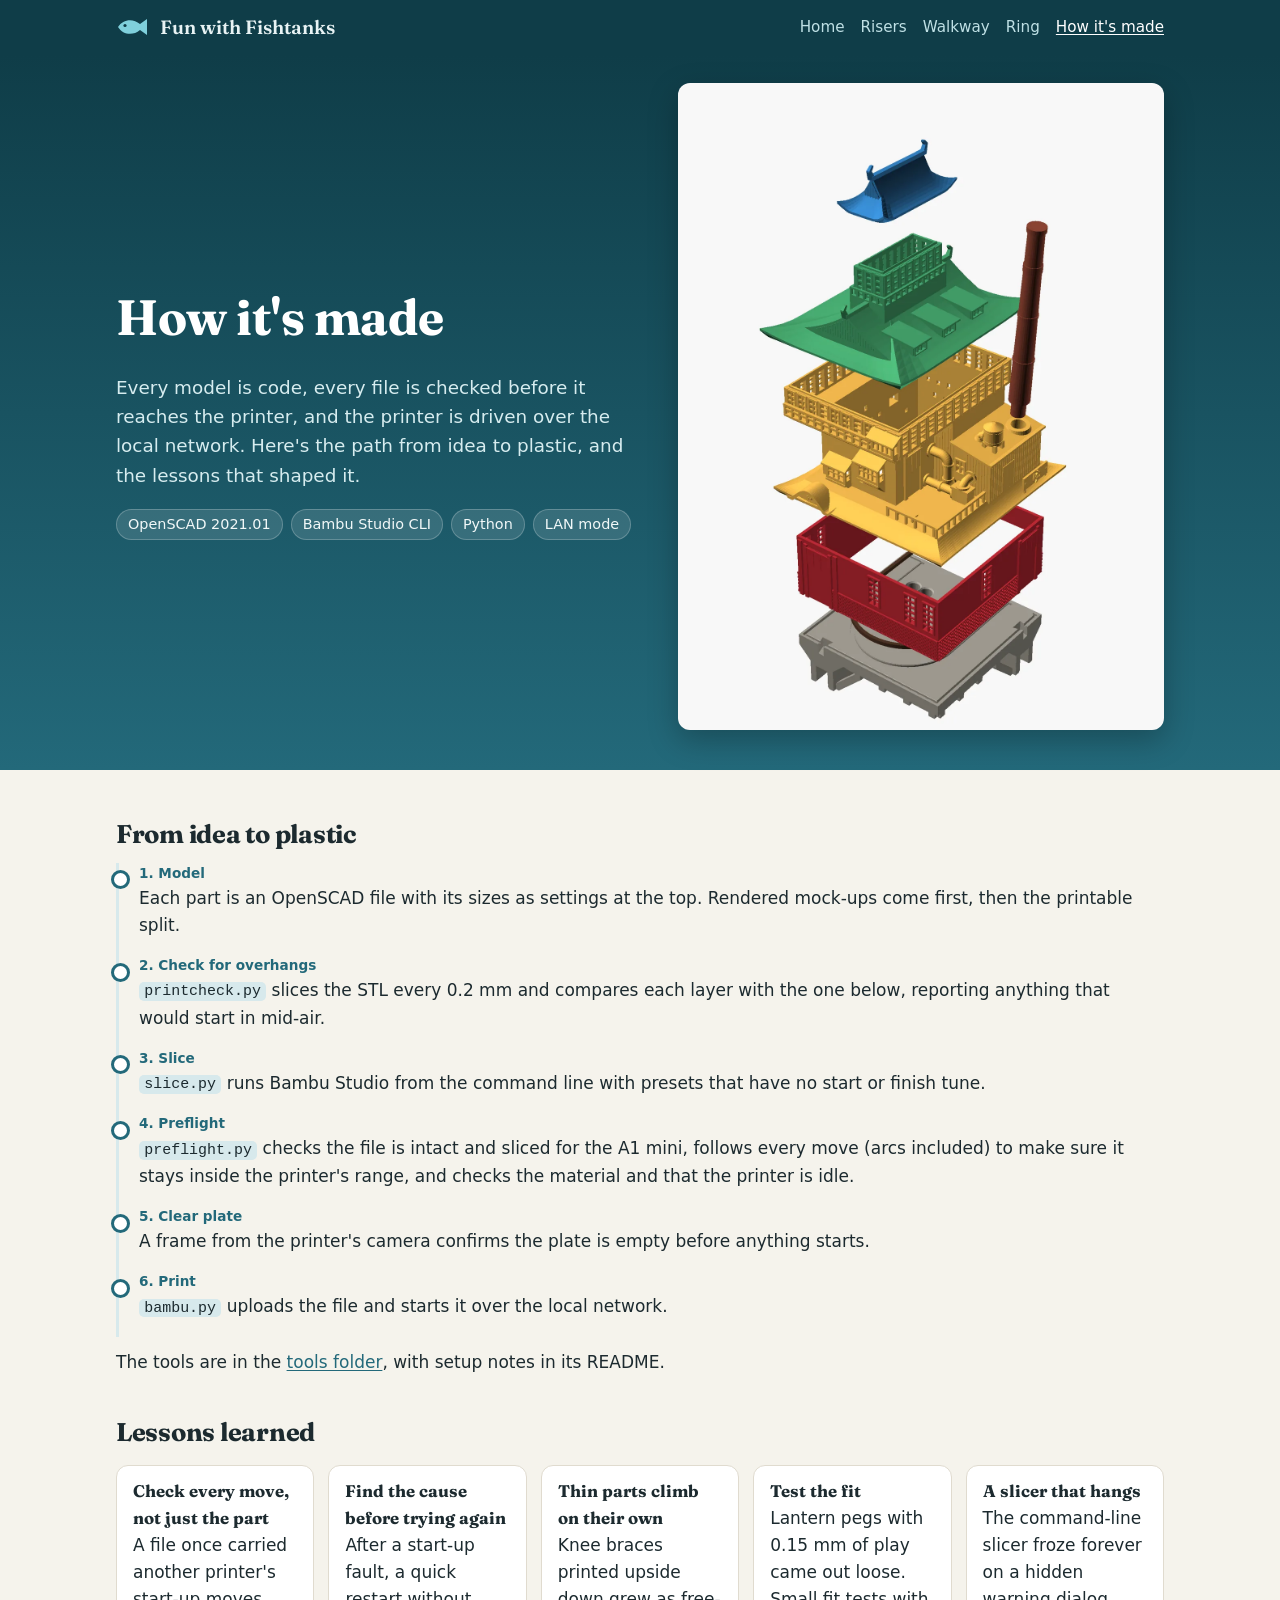
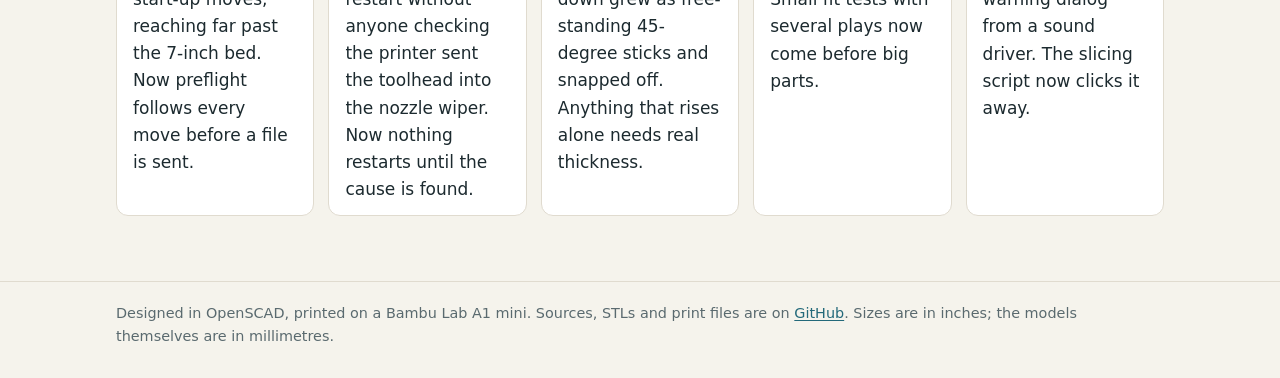
==== docs/how-its-made.html @ 07778e9a "Fun with Fishtanks: risers, walkway and ring projects, tools, and the GitHub Pages site" ====
<!doctype html>
<html lang="en">
<head>
<meta charset="utf-8">
<meta name="viewport" content="width=device-width, initial-scale=1">
<title>How it&#x27;s made · Fun with Fishtanks</title>
<meta name="description" content="The toolchain behind the prints: OpenSCAD, layer-by-layer support checks, command-line slicing and move checks.">
<link rel="preconnect" href="https://fonts.googleapis.com">
<link rel="preconnect" href="https://fonts.gstatic.com" crossorigin>
<link href="https://fonts.googleapis.com/css2?family=Fraunces:opsz,wght@9..144,600&display=swap" rel="stylesheet">
<link rel="stylesheet" href="assets/site.css">
</head>
<body>
<header class="site-head"><div class="wrap">
<a class="brand" href="index.html"><svg viewBox="0 0 34 22" aria-hidden="true"><path d="M2 11c5-8 15-9 22-3l7-5v16l-7-5c-7 6-17 5-22-3z" fill="#7fd0dc"/><circle cx="9" cy="9.5" r="1.6" fill="#0f3d48"/></svg>Fun with Fishtanks</a>
<nav class="nav" aria-label="Site"><a href="index.html">Home</a><a href="projects/risers.html">Risers</a><a href="projects/walkway.html">Walkway</a><a href="projects/ring.html">Ring</a><a href="how-its-made.html" aria-current="page">How it's made</a></nav>
</div></header>
<section class="hero"><div class="wrap hero-grid">
<div><h1>How it's made</h1><p class="lede">Every model is code, every file is checked before it reaches the printer, and the printer is driven over the local network. Here's the path from idea to plastic, and the lessons that shaped it.</p><ul class="facts"><li>OpenSCAD 2021.01</li><li>Bambu Studio CLI</li><li>Python</li><li>LAN mode</li></ul></div>
<img src="img/walkway/bath-parts.webp" alt="Exploded view of the bathhouse parts" width="1600" height="1000">
</div></section>
<main><div class="wrap">

<h2>From idea to plastic</h2>
<ul class="timeline">
<li><time>1. Model</time>Each part is an OpenSCAD file with its sizes as settings at the top. Rendered mock-ups come first, then the printable split.</li>
<li><time>2. Check for overhangs</time><code>printcheck.py</code> slices the STL every 0.2 mm and compares each layer with the one below, reporting anything that would start in mid-air.</li>
<li><time>3. Slice</time><code>slice.py</code> runs Bambu Studio from the command line with presets that have no start or finish tune.</li>
<li><time>4. Preflight</time><code>preflight.py</code> checks the file is intact and sliced for the A1 mini, follows every move (arcs included) to make sure it stays inside the printer's range, and checks the material and that the printer is idle.</li>
<li><time>5. Clear plate</time>A frame from the printer's camera confirms the plate is empty before anything starts.</li>
<li><time>6. Print</time><code>bambu.py</code> uploads the file and starts it over the local network.</li>
</ul>
<p>The tools are in the <a href="https://github.com/BenjaminWhiting/fun-with-fishtanks/tree/main/tools">tools folder</a>, with setup notes in its README.</p>

<h2>Lessons learned</h2>
<ul class="rules">
<li><strong>Check every move, not just the part</strong>A file once carried another printer's start-up moves, reaching far past the 7-inch bed. Now preflight follows every move before a file is sent.</li>
<li><strong>Find the cause before trying again</strong>After a start-up fault, a quick restart without anyone checking the printer sent the toolhead into the nozzle wiper. Now nothing restarts until the cause is found.</li>
<li><strong>Thin parts climb on their own</strong>Knee braces printed upside down grew as free-standing 45-degree sticks and snapped off. Anything that rises alone needs real thickness.</li>
<li><strong>Test the fit</strong>Lantern pegs with 0.15 mm of play came out loose. Small fit tests with several plays now come before big parts.</li>
<li><strong>A slicer that hangs</strong>The command-line slicer froze forever on a hidden warning dialog from a sound driver. The slicing script now clicks it away.</li>
</ul>

</div></main>
<footer class="site-foot"><div class="wrap">
Designed in OpenSCAD, printed on a Bambu Lab A1 mini. Sources, STLs and print files are on
<a href="https://github.com/BenjaminWhiting/fun-with-fishtanks">GitHub</a>. Sizes are in inches; the models themselves are in millimetres.
</div></footer>
</body>
</html>
---- docs/assets/site.css ----
:root {
  --bg: #f5f3ec;
  --card: #ffffff;
  --ink: #1c2a2f;
  --muted: #5a6a6f;
  --line: #e0dbcf;
  --water: #23697a;
  --water-deep: #0f3d48;
  --water-soft: #d7e9ec;
  --wood: #8a5a34;
  --accent: #c4513a;
  --shadow: 0 1px 2px rgba(15, 40, 48, .06), 0 6px 18px rgba(15, 40, 48, .07);
  --radius: 12px;
  --wrap: 1080px;
  color-scheme: light;
}
@media (prefers-color-scheme: dark) {
  :root:not([data-theme="light"]) {
    --bg: #0e191d;
    --card: #15242a;
    --ink: #e6ecea;
    --muted: #9db0b3;
    --line: #233840;
    --water: #63b5c6;
    --water-deep: #0a2a32;
    --water-soft: #173640;
    --wood: #c38d5e;
    --accent: #e57b62;
    --shadow: 0 1px 2px rgba(0, 0, 0, .3), 0 6px 18px rgba(0, 0, 0, .25);
    color-scheme: dark;
  }
}
:root[data-theme="dark"] {
  --bg: #0e191d; --card: #15242a; --ink: #e6ecea; --muted: #9db0b3; --line: #233840;
  --water: #63b5c6; --water-deep: #0a2a32; --water-soft: #173640; --wood: #c38d5e; --accent: #e57b62;
  --shadow: 0 1px 2px rgba(0, 0, 0, .3), 0 6px 18px rgba(0, 0, 0, .25);
  color-scheme: dark;
}

* { box-sizing: border-box; }
html { -webkit-text-size-adjust: 100%; }
body {
  margin: 0;
  background: var(--bg);
  color: var(--ink);
  font: 17px/1.6 system-ui, -apple-system, "Segoe UI", Roboto, sans-serif;
}
img { max-width: 100%; height: auto; display: block; }
a { color: var(--water); text-underline-offset: 2px; }
a:hover { color: var(--accent); }
h1, h2, h3 { font-family: "Fraunces", Georgia, serif; line-height: 1.2; margin: 1.6em 0 .5em; letter-spacing: -.01em; }
h1 { font-size: clamp(2rem, 5vw, 3.1rem); margin-top: .3em; }
h2 { font-size: 1.6rem; }
h3 { font-size: 1.2rem; }
p { margin: .6em 0 1em; }
code { font-family: ui-monospace, Consolas, monospace; font-size: .88em; background: var(--water-soft); padding: .1em .35em; border-radius: 5px; }

.wrap { max-width: var(--wrap); margin: 0 auto; padding: 0 16px; }

/* header */
.site-head { background: var(--water-deep); color: #e8f3f4; }
.site-head .wrap { display: flex; align-items: center; justify-content: space-between; gap: 12px; flex-wrap: wrap; padding-top: 12px; padding-bottom: 12px; }
.brand { display: flex; align-items: center; gap: 10px; color: inherit; text-decoration: none; font-family: "Fraunces", Georgia, serif; font-weight: 600; font-size: 1.2rem; }
.brand svg { width: 34px; height: 22px; flex: none; }
.brand:hover { color: #fff; }
.nav { display: flex; gap: 4px 16px; flex-wrap: wrap; font-size: .95rem; }
.nav a { color: #bfe0e5; text-decoration: none; }
.nav a:hover, .nav a[aria-current="page"] { color: #fff; text-decoration: underline; }

/* hero */
.hero { background: linear-gradient(180deg, var(--water-deep) 0%, var(--water) 100%); color: #f1f8f8; padding: 28px 0 40px; }
.hero h1 { color: #fff; }
.hero p.lede { font-size: 1.15rem; max-width: 46em; color: #d6ecef; }
.hero-grid { display: grid; grid-template-columns: minmax(0, 1.1fr) minmax(0, 1fr); gap: 28px; align-items: center; }
.hero-grid img { border-radius: var(--radius); box-shadow: 0 10px 30px rgba(0, 0, 0, .25); background: #f7f7f5; }
@media (max-width: 760px) { .hero-grid { grid-template-columns: minmax(0, 1fr); } }

.facts { display: flex; flex-wrap: wrap; gap: 8px; margin: 14px 0 0; padding: 0; list-style: none; }
.facts li { background: rgba(255, 255, 255, .12); border: 1px solid rgba(255, 255, 255, .22); padding: 3px 11px; border-radius: 999px; font-size: .9rem; }

main { padding: 8px 0 48px; }

/* project cards */
.cards { display: grid; grid-template-columns: repeat(auto-fill, minmax(250px, 1fr)); gap: 18px; margin: 18px 0; }
.card { background: var(--card); border: 1px solid var(--line); border-radius: var(--radius); overflow: hidden; box-shadow: var(--shadow); display: flex; flex-direction: column; color: inherit; text-decoration: none; transition: transform .15s ease; }
.card:hover { transform: translateY(-2px); color: inherit; }
.card img { aspect-ratio: 16 / 10; object-fit: cover; width: 100%; background: #f7f7f5; }
.card .body { padding: 12px 16px 16px; }
.card h3 { margin: .2em 0 .3em; }
.card p { margin: 0; color: var(--muted); font-size: .95rem; }

.badge { display: inline-block; font-size: .78rem; font-weight: 600; padding: 2px 9px; border-radius: 999px; background: var(--water-soft); color: var(--water); }
.badge.done { background: #dcefdc; color: #2c6b2f; }
.badge.next { background: #f8e3dc; color: #a2412c; }
@media (prefers-color-scheme: dark) {
  :root:not([data-theme="light"]) .badge.done { background: #1d3b22; color: #9bd6a0; }
  :root:not([data-theme="light"]) .badge.next { background: #432219; color: #f0a48f; }
}

/* figures and story */
figure { margin: 22px 0; }
figure img { border-radius: var(--radius); border: 1px solid var(--line); background: #f7f7f5; max-height: 600px; width: auto; margin: 0 auto; }
figcaption { color: var(--muted); font-size: .92rem; margin-top: 6px; }
.pair { display: grid; grid-template-columns: minmax(0, 1fr) minmax(0, 1fr); gap: 16px; }
@media (max-width: 680px) { .pair { grid-template-columns: minmax(0, 1fr); } }

.timeline { list-style: none; padding: 0; margin: 12px 0; border-left: 3px solid var(--water-soft); }
.timeline li { position: relative; padding: 0 0 16px 20px; }
.timeline li::before { content: ""; position: absolute; left: -8px; top: .45em; width: 13px; height: 13px; border-radius: 50%; background: var(--card); border: 3px solid var(--water); }
.timeline time { display: block; font-size: .85rem; font-weight: 600; color: var(--water); }

.note { background: var(--card); border: 1px solid var(--line); border-left: 4px solid var(--accent); border-radius: 8px; padding: 12px 16px; margin: 20px 0; }
.photos-soon { background: var(--water-soft); border-radius: var(--radius); padding: 16px 18px; color: var(--ink); }

/* files table */
.table-wrap { overflow-x: auto; }
table { border-collapse: collapse; width: 100%; font-size: .94rem; background: var(--card); border-radius: 8px; overflow: hidden; }
th, td { text-align: left; padding: 8px 12px; border-bottom: 1px solid var(--line); vertical-align: top; }
th { background: var(--water-soft); font-weight: 600; }
td.num { white-space: nowrap; }
td:first-child { overflow-wrap: anywhere; min-width: 9em; }

.rules { display: grid; grid-template-columns: repeat(auto-fill, minmax(190px, 1fr)); gap: 14px; padding: 0; list-style: none; }
.rules li { background: var(--card); border: 1px solid var(--line); border-radius: var(--radius); padding: 12px 16px; }
.rules strong { display: block; font-family: "Fraunces", Georgia, serif; font-size: 1.05rem; }

.site-foot { border-top: 1px solid var(--line); color: var(--muted); font-size: .9rem; padding: 20px 0 32px; }

.toc { font-size: .95rem; color: var(--muted); margin: 18px 0 0; }
h2[id] { scroll-margin-top: 16px; }
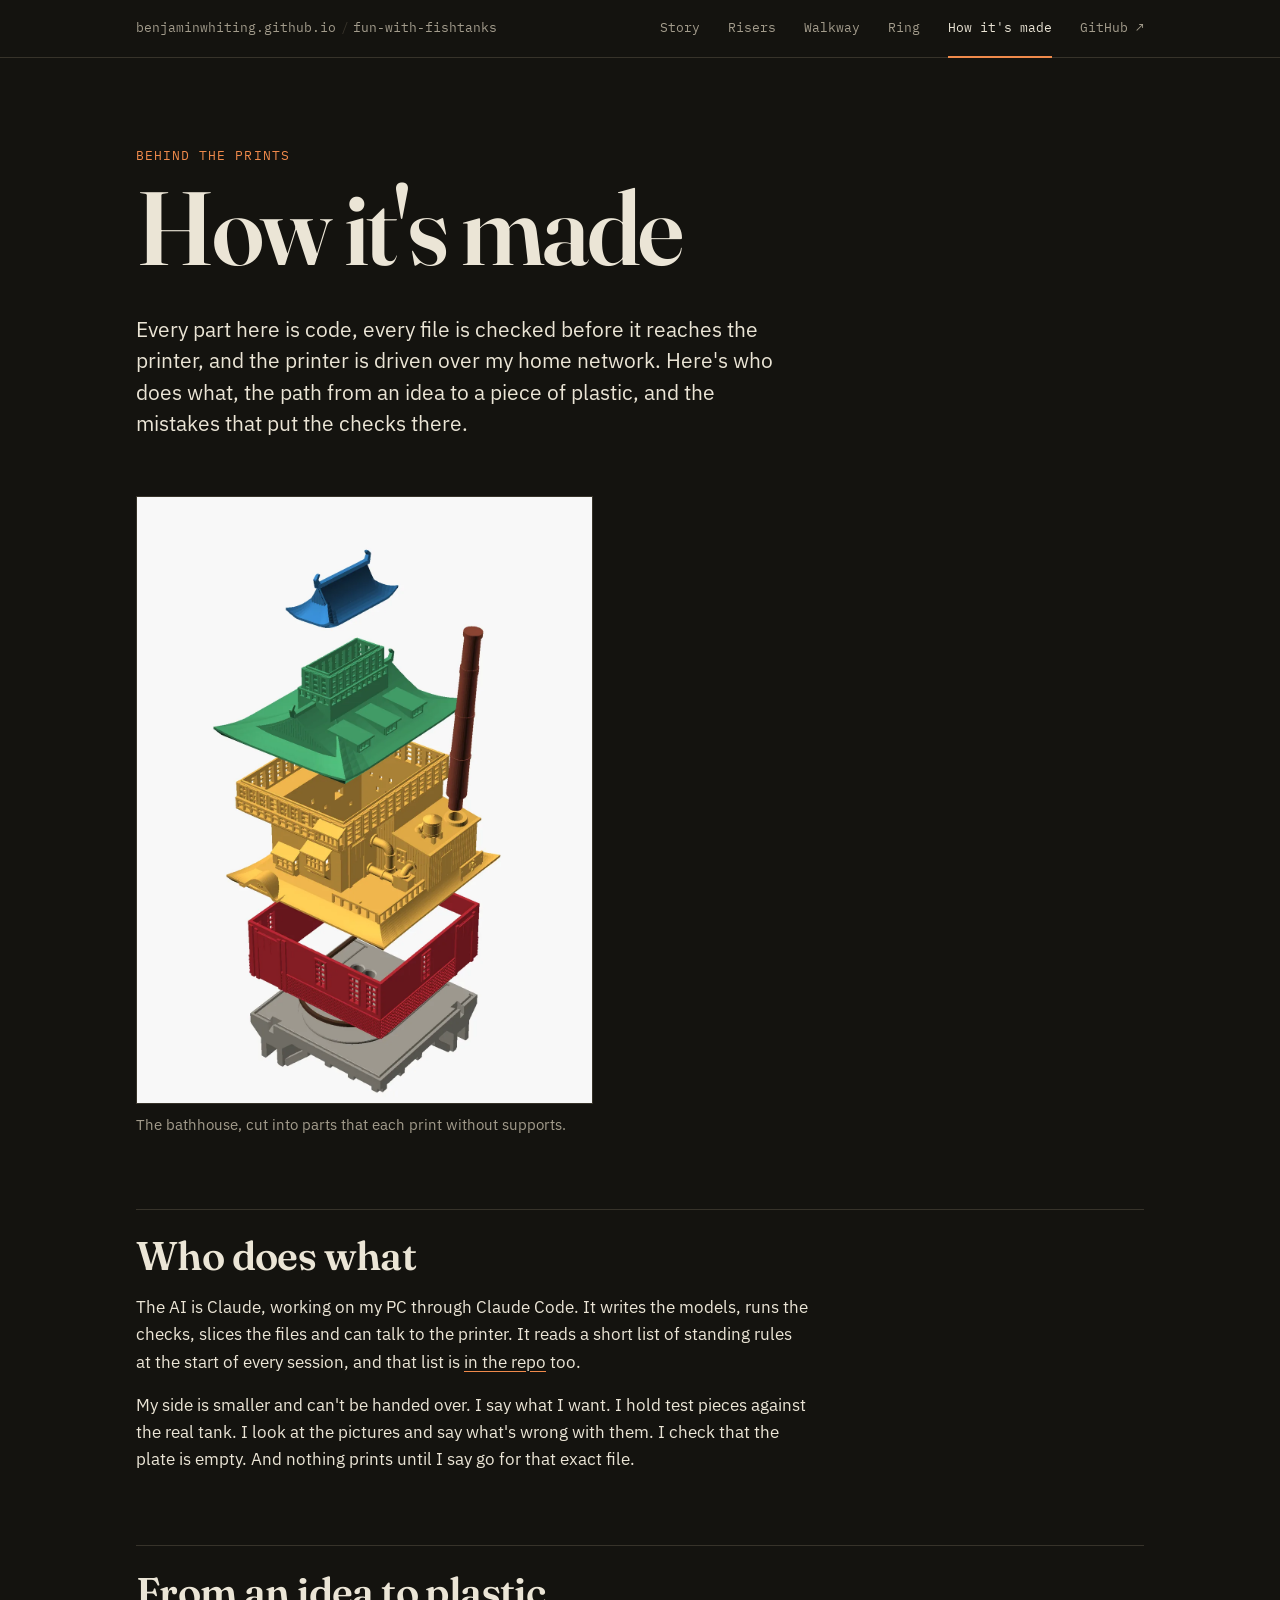
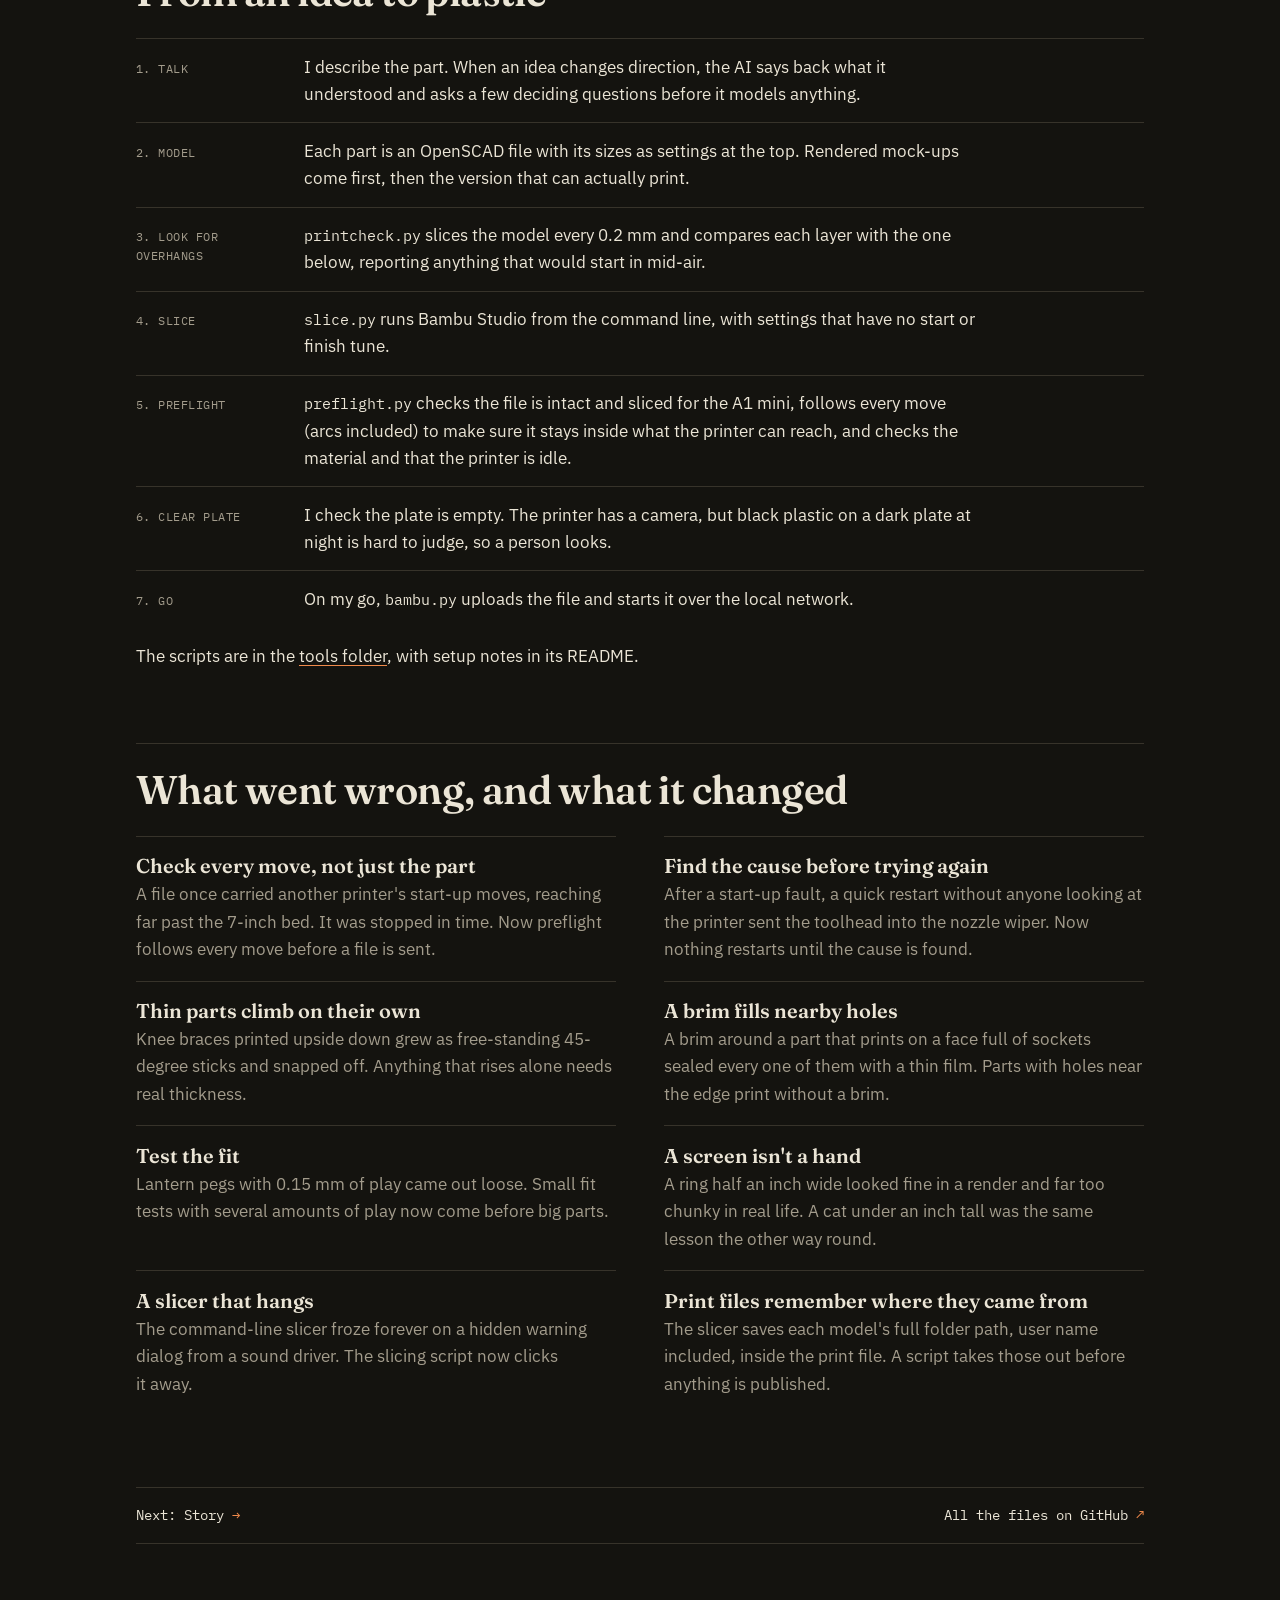
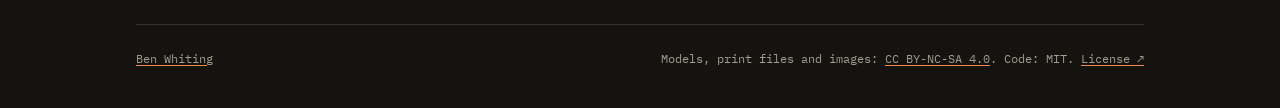
==== commit c31af1b8: "Tell the story: site rewrite, thin ring and chain, licences Site: rewritten as a first-person story " ====
--- a/docs/how-its-made.html
+++ b/docs/how-its-made.html
@@ -4,47 +4,41 @@
 <meta charset="utf-8">
 <meta name="viewport" content="width=device-width, initial-scale=1">
 <title>How it&#x27;s made · Fun with Fishtanks</title>
-<meta name="description" content="The toolchain behind the prints: OpenSCAD, layer-by-layer support checks, command-line slicing and move checks.">
+<meta name="description" content="How a 3D printer and an AI work together on one fish tank: who does what, the checks every file goes through, and the mistakes that shaped them.">
+<meta property="og:title" content="How it&#x27;s made · Fun with Fishtanks">
+<meta property="og:description" content="How a 3D printer and an AI work together on one fish tank: who does what, the checks every file goes through, and the mistakes that shaped them.">
+<meta property="og:type" content="website">
+<meta property="og:url" content="https://benjaminwhiting.github.io/fun-with-fishtanks/how-its-made.html">
+<meta property="og:image" content="https://benjaminwhiting.github.io/fun-with-fishtanks/img/walkway/bath-parts.webp">
+<meta name="color-scheme" content="dark">
+<meta name="theme-color" content="#14130f">
+<link rel="icon" href="assets/favicon.svg" type="image/svg+xml">
 <link rel="preconnect" href="https://fonts.googleapis.com">
 <link rel="preconnect" href="https://fonts.gstatic.com" crossorigin>
-<link href="https://fonts.googleapis.com/css2?family=Fraunces:opsz,wght@9..144,600&display=swap" rel="stylesheet">
+<link rel="stylesheet" href="https://fonts.googleapis.com/css2?family=Fraunces:opsz,wght@9..144,400..700&family=IBM+Plex+Mono:wght@400;500&family=IBM+Plex+Sans:wght@400;500;600&display=swap">
 <link rel="stylesheet" href="assets/site.css">
 </head>
 <body>
-<header class="site-head"><div class="wrap">
-<a class="brand" href="index.html"><svg viewBox="0 0 34 22" aria-hidden="true"><path d="M2 11c5-8 15-9 22-3l7-5v16l-7-5c-7 6-17 5-22-3z" fill="#7fd0dc"/><circle cx="9" cy="9.5" r="1.6" fill="#0f3d48"/></svg>Fun with Fishtanks</a>
-<nav class="nav" aria-label="Site"><a href="index.html">Home</a><a href="projects/risers.html">Risers</a><a href="projects/walkway.html">Walkway</a><a href="projects/ring.html">Ring</a><a href="how-its-made.html" aria-current="page">How it's made</a></nav>
+<a class="skip-link" href="#main">Skip to the content</a>
+<header class="masthead"><div class="masthead-inner wrap">
+<p class="masthead-mark"><a href="https://benjaminwhiting.github.io/">benjaminwhiting.github.io</a><span>/</span><a href="index.html">fun-with-fishtanks</a></p>
+<nav class="tabs" aria-label="Site"><a href="index.html">Story</a><a href="projects/risers.html">Risers</a><a href="projects/walkway.html">Walkway</a><a href="projects/ring.html">Ring</a><a href="how-its-made.html" aria-current="page">How it's made</a><a class="away" href="https://github.com/BenjaminWhiting/fun-with-fishtanks">GitHub <span aria-hidden="true">↗</span></a></nav>
 </div></header>
-<section class="hero"><div class="wrap hero-grid">
-<div><h1>How it's made</h1><p class="lede">Every model is code, every file is checked before it reaches the printer, and the printer is driven over the local network. Here's the path from idea to plastic, and the lessons that shaped it.</p><ul class="facts"><li>OpenSCAD 2021.01</li><li>Bambu Studio CLI</li><li>Python</li><li>LAN mode</li></ul></div>
-<img src="img/walkway/bath-parts.webp" alt="Exploded view of the bathhouse parts" width="1600" height="1000">
-</div></section>
-<main><div class="wrap">
-
-<h2>From idea to plastic</h2>
-<ul class="timeline">
-<li><time>1. Model</time>Each part is an OpenSCAD file with its sizes as settings at the top. Rendered mock-ups come first, then the printable split.</li>
-<li><time>2. Check for overhangs</time><code>printcheck.py</code> slices the STL every 0.2 mm and compares each layer with the one below, reporting anything that would start in mid-air.</li>
-<li><time>3. Slice</time><code>slice.py</code> runs Bambu Studio from the command line with presets that have no start or finish tune.</li>
-<li><time>4. Preflight</time><code>preflight.py</code> checks the file is intact and sliced for the A1 mini, follows every move (arcs included) to make sure it stays inside the printer's range, and checks the material and that the printer is idle.</li>
-<li><time>5. Clear plate</time>A frame from the printer's camera confirms the plate is empty before anything starts.</li>
-<li><time>6. Print</time><code>bambu.py</code> uploads the file and starts it over the local network.</li>
-</ul>
-<p>The tools are in the <a href="https://github.com/BenjaminWhiting/fun-with-fishtanks/tree/main/tools">tools folder</a>, with setup notes in its README.</p>
-
-<h2>Lessons learned</h2>
-<ul class="rules">
-<li><strong>Check every move, not just the part</strong>A file once carried another printer's start-up moves, reaching far past the 7-inch bed. Now preflight follows every move before a file is sent.</li>
-<li><strong>Find the cause before trying again</strong>After a start-up fault, a quick restart without anyone checking the printer sent the toolhead into the nozzle wiper. Now nothing restarts until the cause is found.</li>
-<li><strong>Thin parts climb on their own</strong>Knee braces printed upside down grew as free-standing 45-degree sticks and snapped off. Anything that rises alone needs real thickness.</li>
-<li><strong>Test the fit</strong>Lantern pegs with 0.15 mm of play came out loose. Small fit tests with several plays now come before big parts.</li>
-<li><strong>A slicer that hangs</strong>The command-line slicer froze forever on a hidden warning dialog from a sound driver. The slicing script now clicks it away.</li>
-</ul>
-
-</div></main>
-<footer class="site-foot"><div class="wrap">
-Designed in OpenSCAD, printed on a Bambu Lab A1 mini. Sources, STLs and print files are on
-<a href="https://github.com/BenjaminWhiting/fun-with-fishtanks">GitHub</a>. Sizes are in inches; the models themselves are in millimetres.
+<main id="main">
+<div class="hero wrap">
+<p class="eyebrow">Behind the prints</p>
+<h1>How it's made</h1>
+<p class="lede">Every part here is code, every file is checked before it reaches the printer, and the printer is driven over my home network. Here's who does what, the path from an idea to a piece of plastic, and the mistakes that put the checks there.</p>
+</div>
+<figure class="plate wrap"><img src="img/walkway/bath-parts.webp" alt="An exploded view of the seven bathhouse parts"><figcaption>The bathhouse, cut into parts that each print without supports.</figcaption></figure>
+<div class="story wrap">
+<h2 id="who">Who does what</h2><p>The AI is Claude, working on my PC through Claude Code. It writes the models, runs the checks, slices the files and can talk to the printer. It reads a short list of standing rules at the start of every session, and that list is <a href="https://github.com/BenjaminWhiting/fun-with-fishtanks/blob/main/CLAUDE.md">in the repo</a> too.</p><p>My side is smaller and can't be handed over. I say what I want. I hold test pieces against the real tank. I look at the pictures and say what's wrong with them. I check that the plate is empty. And nothing prints until I say go for that exact file.</p><h2 id="path">From an idea to plastic</h2><ol class="log"><li><span class="step">1. Talk</span><div>I describe the part. When an idea changes direction, the AI says back what it understood and asks a few deciding questions before it models anything.</div></li><li><span class="step">2. Model</span><div>Each part is an OpenSCAD file with its sizes as settings at the top. Rendered mock-ups come first, then the version that can actually print.</div></li><li><span class="step">3. Look for overhangs</span><div><code>printcheck.py</code> slices the model every 0.2 mm and compares each layer with the one below, reporting anything that would start in mid-air.</div></li><li><span class="step">4. Slice</span><div><code>slice.py</code> runs Bambu Studio from the command line, with settings that have no start or finish tune.</div></li><li><span class="step">5. Preflight</span><div><code>preflight.py</code> checks the file is intact and sliced for the A1 mini, follows every move (arcs included) to make sure it stays inside what the printer can reach, and checks the material and that the printer is idle.</div></li><li><span class="step">6. Clear plate</span><div>I check the plate is empty. The printer has a camera, but black plastic on a dark plate at night is hard to judge, so a person looks.</div></li><li><span class="step">7. Go</span><div>On my go, <code>bambu.py</code> uploads the file and starts it over the local network.</div></li></ol><p>The scripts are in the <a href="https://github.com/BenjaminWhiting/fun-with-fishtanks/tree/main/tools">tools folder</a>, with setup notes in its README.</p><h2 id="lessons">What went wrong, and what it changed</h2><ul class="lessons"><li><strong>Check every move, not just the part</strong>A file once carried another printer's start-up moves, reaching far past the 7-inch bed. It was stopped in time. Now preflight follows every move before a file is sent.</li><li><strong>Find the cause before trying again</strong>After a start-up fault, a quick restart without anyone looking at the printer sent the toolhead into the nozzle wiper. Now nothing restarts until the cause is found.</li><li><strong>Thin parts climb on their own</strong>Knee braces printed upside down grew as free-standing 45-degree sticks and snapped off. Anything that rises alone needs real thickness.</li><li><strong>A brim fills nearby holes</strong>A brim around a part that prints on a face full of sockets sealed every one of them with a thin film. Parts with holes near the edge print without a brim.</li><li><strong>Test the fit</strong>Lantern pegs with 0.15 mm of play came out loose. Small fit tests with several amounts of play now come before big parts.</li><li><strong>A screen isn't a hand</strong>A ring half an inch wide looked fine in a render and far too chunky in real life. A cat under an inch tall was the same lesson the other way round.</li><li><strong>A slicer that hangs</strong>The command-line slicer froze forever on a hidden warning dialog from a sound driver. The slicing script now clicks it away.</li><li><strong>Print files remember where they came from</strong>The slicer saves each model's full folder path, user name included, inside the print file. A script takes those out before anything is published.</li></ul>
+<p class="onward"><a href="index.html">Next: Story <span aria-hidden="true">→</span></a><a href="https://github.com/BenjaminWhiting/fun-with-fishtanks">All the files on GitHub <span aria-hidden="true">↗</span></a></p>
+</div>
+</main>
+<footer class="wrap"><div class="colophon">
+<p><a href="https://benjaminwhiting.github.io/">Ben Whiting</a></p>
+<p>Models, print files and images: <a href="https://creativecommons.org/licenses/by-nc-sa/4.0/">CC BY-NC-SA 4.0</a>. Code: MIT. <a href="https://github.com/BenjaminWhiting/fun-with-fishtanks/blob/main/LICENSE.md">License <span aria-hidden="true">↗</span></a></p>
 </div></footer>
 </body>
 </html>
--- a/docs/assets/site.css
+++ b/docs/assets/site.css
@@ -1,130 +1,645 @@
+/* ---------- Tokens ---------- */
+
+/* Shares its look with benjaminwhiting.github.io: dark only, by design. */
 :root {
-  --bg: #f5f3ec;
-  --card: #ffffff;
-  --ink: #1c2a2f;
-  --muted: #5a6a6f;
-  --line: #e0dbcf;
-  --water: #23697a;
-  --water-deep: #0f3d48;
-  --water-soft: #d7e9ec;
-  --wood: #8a5a34;
-  --accent: #c4513a;
-  --shadow: 0 1px 2px rgba(15, 40, 48, .06), 0 6px 18px rgba(15, 40, 48, .07);
-  --radius: 12px;
-  --wrap: 1080px;
-  color-scheme: light;
-}
-@media (prefers-color-scheme: dark) {
-  :root:not([data-theme="light"]) {
-    --bg: #0e191d;
-    --card: #15242a;
-    --ink: #e6ecea;
-    --muted: #9db0b3;
-    --line: #233840;
-    --water: #63b5c6;
-    --water-deep: #0a2a32;
-    --water-soft: #173640;
-    --wood: #c38d5e;
-    --accent: #e57b62;
-    --shadow: 0 1px 2px rgba(0, 0, 0, .3), 0 6px 18px rgba(0, 0, 0, .25);
-    color-scheme: dark;
-  }
-}
-:root[data-theme="dark"] {
-  --bg: #0e191d; --card: #15242a; --ink: #e6ecea; --muted: #9db0b3; --line: #233840;
-  --water: #63b5c6; --water-deep: #0a2a32; --water-soft: #173640; --wood: #c38d5e; --accent: #e57b62;
-  --shadow: 0 1px 2px rgba(0, 0, 0, .3), 0 6px 18px rgba(0, 0, 0, .25);
+  --paper: #14130f;
+  --paper-raised: #1e1c16;
+  --ink: #ebe5d6;
+  --ink-muted: #a39c8c;
+  --rule: #37332a;
+  --accent: #f08a4b;
+  --mat: #f8f8f8;
+
+  --font-display: "Fraunces", "Iowan Old Style", "Palatino Linotype", Georgia, serif;
+  --font-body: "IBM Plex Sans", system-ui, -apple-system, "Segoe UI", sans-serif;
+  --font-mono: "IBM Plex Mono", ui-monospace, "Cascadia Mono", Consolas, monospace;
+
+  --gap: 1.5rem;
+  --measure: 42rem;
+
   color-scheme: dark;
 }
 
-* { box-sizing: border-box; }
-html { -webkit-text-size-adjust: 100%; }
+/* ---------- Base ---------- */
+
+*,
+*::before,
+*::after {
+  box-sizing: border-box;
+}
+
+html {
+  -webkit-text-size-adjust: 100%;
+  text-size-adjust: 100%;
+}
+
+@media (prefers-reduced-motion: no-preference) {
+  html {
+    scroll-behavior: smooth;
+  }
+}
+
 body {
   margin: 0;
-  background: var(--bg);
+  background: var(--paper);
   color: var(--ink);
-  font: 17px/1.6 system-ui, -apple-system, "Segoe UI", Roboto, sans-serif;
-}
-img { max-width: 100%; height: auto; display: block; }
-a { color: var(--water); text-underline-offset: 2px; }
-a:hover { color: var(--accent); }
-h1, h2, h3 { font-family: "Fraunces", Georgia, serif; line-height: 1.2; margin: 1.6em 0 .5em; letter-spacing: -.01em; }
-h1 { font-size: clamp(2rem, 5vw, 3.1rem); margin-top: .3em; }
-h2 { font-size: 1.6rem; }
-h3 { font-size: 1.2rem; }
-p { margin: .6em 0 1em; }
-code { font-family: ui-monospace, Consolas, monospace; font-size: .88em; background: var(--water-soft); padding: .1em .35em; border-radius: 5px; }
-
-.wrap { max-width: var(--wrap); margin: 0 auto; padding: 0 16px; }
-
-/* header */
-.site-head { background: var(--water-deep); color: #e8f3f4; }
-.site-head .wrap { display: flex; align-items: center; justify-content: space-between; gap: 12px; flex-wrap: wrap; padding-top: 12px; padding-bottom: 12px; }
-.brand { display: flex; align-items: center; gap: 10px; color: inherit; text-decoration: none; font-family: "Fraunces", Georgia, serif; font-weight: 600; font-size: 1.2rem; }
-.brand svg { width: 34px; height: 22px; flex: none; }
-.brand:hover { color: #fff; }
-.nav { display: flex; gap: 4px 16px; flex-wrap: wrap; font-size: .95rem; }
-.nav a { color: #bfe0e5; text-decoration: none; }
-.nav a:hover, .nav a[aria-current="page"] { color: #fff; text-decoration: underline; }
-
-/* hero */
-.hero { background: linear-gradient(180deg, var(--water-deep) 0%, var(--water) 100%); color: #f1f8f8; padding: 28px 0 40px; }
-.hero h1 { color: #fff; }
-.hero p.lede { font-size: 1.15rem; max-width: 46em; color: #d6ecef; }
-.hero-grid { display: grid; grid-template-columns: minmax(0, 1.1fr) minmax(0, 1fr); gap: 28px; align-items: center; }
-.hero-grid img { border-radius: var(--radius); box-shadow: 0 10px 30px rgba(0, 0, 0, .25); background: #f7f7f5; }
-@media (max-width: 760px) { .hero-grid { grid-template-columns: minmax(0, 1fr); } }
-
-.facts { display: flex; flex-wrap: wrap; gap: 8px; margin: 14px 0 0; padding: 0; list-style: none; }
-.facts li { background: rgba(255, 255, 255, .12); border: 1px solid rgba(255, 255, 255, .22); padding: 3px 11px; border-radius: 999px; font-size: .9rem; }
-
-main { padding: 8px 0 48px; }
-
-/* project cards */
-.cards { display: grid; grid-template-columns: repeat(auto-fill, minmax(250px, 1fr)); gap: 18px; margin: 18px 0; }
-.card { background: var(--card); border: 1px solid var(--line); border-radius: var(--radius); overflow: hidden; box-shadow: var(--shadow); display: flex; flex-direction: column; color: inherit; text-decoration: none; transition: transform .15s ease; }
-.card:hover { transform: translateY(-2px); color: inherit; }
-.card img { aspect-ratio: 16 / 10; object-fit: cover; width: 100%; background: #f7f7f5; }
-.card .body { padding: 12px 16px 16px; }
-.card h3 { margin: .2em 0 .3em; }
-.card p { margin: 0; color: var(--muted); font-size: .95rem; }
-
-.badge { display: inline-block; font-size: .78rem; font-weight: 600; padding: 2px 9px; border-radius: 999px; background: var(--water-soft); color: var(--water); }
-.badge.done { background: #dcefdc; color: #2c6b2f; }
-.badge.next { background: #f8e3dc; color: #a2412c; }
-@media (prefers-color-scheme: dark) {
-  :root:not([data-theme="light"]) .badge.done { background: #1d3b22; color: #9bd6a0; }
-  :root:not([data-theme="light"]) .badge.next { background: #432219; color: #f0a48f; }
-}
-
-/* figures and story */
-figure { margin: 22px 0; }
-figure img { border-radius: var(--radius); border: 1px solid var(--line); background: #f7f7f5; max-height: 600px; width: auto; margin: 0 auto; }
-figcaption { color: var(--muted); font-size: .92rem; margin-top: 6px; }
-.pair { display: grid; grid-template-columns: minmax(0, 1fr) minmax(0, 1fr); gap: 16px; }
-@media (max-width: 680px) { .pair { grid-template-columns: minmax(0, 1fr); } }
-
-.timeline { list-style: none; padding: 0; margin: 12px 0; border-left: 3px solid var(--water-soft); }
-.timeline li { position: relative; padding: 0 0 16px 20px; }
-.timeline li::before { content: ""; position: absolute; left: -8px; top: .45em; width: 13px; height: 13px; border-radius: 50%; background: var(--card); border: 3px solid var(--water); }
-.timeline time { display: block; font-size: .85rem; font-weight: 600; color: var(--water); }
-
-.note { background: var(--card); border: 1px solid var(--line); border-left: 4px solid var(--accent); border-radius: 8px; padding: 12px 16px; margin: 20px 0; }
-.photos-soon { background: var(--water-soft); border-radius: var(--radius); padding: 16px 18px; color: var(--ink); }
-
-/* files table */
-.table-wrap { overflow-x: auto; }
-table { border-collapse: collapse; width: 100%; font-size: .94rem; background: var(--card); border-radius: 8px; overflow: hidden; }
-th, td { text-align: left; padding: 8px 12px; border-bottom: 1px solid var(--line); vertical-align: top; }
-th { background: var(--water-soft); font-weight: 600; }
-td.num { white-space: nowrap; }
-td:first-child { overflow-wrap: anywhere; min-width: 9em; }
-
-.rules { display: grid; grid-template-columns: repeat(auto-fill, minmax(190px, 1fr)); gap: 14px; padding: 0; list-style: none; }
-.rules li { background: var(--card); border: 1px solid var(--line); border-radius: var(--radius); padding: 12px 16px; }
-.rules strong { display: block; font-family: "Fraunces", Georgia, serif; font-size: 1.05rem; }
-
-.site-foot { border-top: 1px solid var(--line); color: var(--muted); font-size: .9rem; padding: 20px 0 32px; }
-
-.toc { font-size: .95rem; color: var(--muted); margin: 18px 0 0; }
-h2[id] { scroll-margin-top: 16px; }
+  font-family: var(--font-body);
+  font-size: 1.0625rem;
+  line-height: 1.6;
+  font-synthesis: none;
+}
+
+h1,
+h2,
+h3,
+p,
+ul,
+ol,
+figure {
+  margin: 0;
+}
+
+ul,
+ol {
+  padding: 0;
+  list-style: none;
+}
+
+img {
+  display: block;
+  max-width: 100%;
+  height: auto;
+}
+
+a {
+  color: inherit;
+  text-decoration-color: var(--accent);
+  text-decoration-thickness: 1px;
+  text-underline-offset: 0.2em;
+}
+
+a:hover {
+  color: var(--accent);
+}
+
+:focus-visible {
+  outline: 2px solid var(--accent);
+  outline-offset: 3px;
+}
+
+code {
+  font-family: var(--font-mono);
+  font-size: 0.875em;
+  color: var(--ink);
+  overflow-wrap: anywhere;
+}
+
+.wrap {
+  max-width: 68rem;
+  margin-inline: auto;
+  padding-inline: clamp(1rem, 4vw, 2.5rem);
+}
+
+.skip-link {
+  position: absolute;
+  left: 1rem;
+  top: -4rem;
+  z-index: 20;
+  padding: 0.5rem 0.75rem;
+  background: var(--ink);
+  color: var(--paper);
+  font-family: var(--font-mono);
+  font-size: 0.8125rem;
+}
+
+.skip-link:focus {
+  top: 1rem;
+  color: var(--paper);
+}
+
+/* ---------- Masthead ---------- */
+
+.masthead {
+  position: sticky;
+  top: 0;
+  z-index: 10;
+  border-bottom: 1px solid var(--rule);
+  background: var(--paper);
+  font-family: var(--font-mono);
+  font-size: 0.8125rem;
+}
+
+.masthead-inner {
+  display: flex;
+  align-items: baseline;
+  justify-content: space-between;
+  gap: 0 1.5rem;
+}
+
+.masthead a {
+  display: inline-block;
+  padding-block: 1.1rem;
+  text-decoration: none;
+  white-space: nowrap;
+}
+
+.masthead-mark {
+  color: var(--ink-muted);
+  white-space: nowrap;
+}
+
+.masthead-mark span {
+  padding-inline: 0.35em;
+  color: var(--rule);
+}
+
+/* Tabs sit on the masthead's bottom rule; the current one underlines it. */
+.tabs {
+  display: flex;
+  gap: 0 1.75rem;
+  margin-bottom: -1px;
+}
+
+.tabs a {
+  border-bottom: 2px solid transparent;
+  color: var(--ink-muted);
+}
+
+.tabs a:hover {
+  color: var(--ink);
+}
+
+.tabs a[aria-current="page"] {
+  border-bottom-color: var(--accent);
+  color: var(--ink);
+}
+
+/* ---------- Hero ---------- */
+
+.hero {
+  padding-block: clamp(2.5rem, 8vw, 5.5rem) clamp(2rem, 5vw, 3.5rem);
+}
+
+.eyebrow,
+.kicker {
+  font-family: var(--font-mono);
+  font-size: 0.8125rem;
+  letter-spacing: 0.08em;
+  text-transform: uppercase;
+  color: var(--accent);
+}
+
+h1 {
+  margin-top: 0.75rem;
+  font-family: var(--font-display);
+  font-size: clamp(2.75rem, 10vw, 6.5rem);
+  font-weight: 600;
+  line-height: 0.95;
+  letter-spacing: -0.025em;
+  text-wrap: balance;
+}
+
+.lede {
+  max-width: 40rem;
+  margin-top: clamp(1.5rem, 3vw, 2.25rem);
+  font-size: clamp(1.125rem, 2vw, 1.3125rem);
+  line-height: 1.5;
+  text-wrap: pretty;
+}
+
+/* ---------- The story ---------- */
+
+main {
+  padding-bottom: clamp(3rem, 8vw, 5rem);
+}
+
+.story > p,
+.story > h3,
+.story > .note {
+  max-width: var(--measure);
+}
+
+.story > p {
+  margin-top: 1rem;
+  text-wrap: pretty;
+}
+
+.story > .kicker {
+  max-width: none;
+  margin-top: clamp(3rem, 7vw, 4.5rem);
+  padding-top: 1.5rem;
+  border-top: 1px solid var(--rule);
+}
+
+h2 {
+  margin-top: clamp(3rem, 7vw, 4.5rem);
+  padding-top: 1.5rem;
+  border-top: 1px solid var(--rule);
+  font-family: var(--font-display);
+  font-size: clamp(1.75rem, 4vw, 2.5rem);
+  font-weight: 600;
+  line-height: 1.1;
+  letter-spacing: -0.015em;
+  text-wrap: balance;
+  scroll-margin-top: 4.5rem;
+}
+
+.kicker + h2 {
+  margin-top: 0.5rem;
+  padding-top: 0;
+  border-top: 0;
+}
+
+h3 {
+  margin-top: 2.25rem;
+  font-family: var(--font-display);
+  font-size: 1.375rem;
+  font-weight: 600;
+  line-height: 1.15;
+  letter-spacing: -0.01em;
+}
+
+/* Pictures are renders on a light ground: give them a mat so they sit on the dark page like prints. */
+figure {
+  margin-top: 1.75rem;
+}
+
+figure img {
+  width: auto;
+  max-height: 36rem;
+  border: 1px solid var(--rule);
+  background: var(--mat);
+}
+
+.pair figure img {
+  width: 100%;
+  max-height: none;
+}
+
+.pair figure.tall img {
+  width: auto;
+  max-height: 30rem;
+}
+
+figcaption {
+  max-width: var(--measure);
+  margin-top: 0.6rem;
+  font-size: 0.9375rem;
+  color: var(--ink-muted);
+  text-wrap: pretty;
+}
+
+.plate {
+  margin-top: 0;
+}
+
+.plate img {
+  max-height: 38rem;
+}
+
+.pair {
+  display: grid;
+  grid-template-columns: repeat(2, minmax(0, 1fr));
+  gap: 0 var(--gap);
+  align-items: start;
+}
+
+.note {
+  margin-top: 1.75rem;
+  padding-left: 1rem;
+  border-left: 2px solid var(--accent);
+  font-size: 0.9375rem;
+  color: var(--ink-muted);
+}
+
+.note strong {
+  color: var(--ink);
+  font-weight: 500;
+}
+
+.story > .toc {
+  max-width: none;
+  margin-top: 2rem;
+  display: flex;
+  flex-wrap: wrap;
+  gap: 0.25rem 1.5rem;
+  padding-block: 1rem;
+  border-block: 1px solid var(--rule);
+  font-family: var(--font-mono);
+  font-size: 0.8125rem;
+}
+
+.toc a {
+  text-decoration: none;
+  color: var(--ink-muted);
+}
+
+.toc a:hover {
+  color: var(--accent);
+}
+
+.toc + h2,
+.toc + .kicker {
+  border-top: 0;
+  padding-top: 0;
+}
+
+/* ---------- Project entries (home) ---------- */
+
+.entries {
+  margin-top: 1.5rem;
+}
+
+.entry {
+  position: relative;
+  display: grid;
+  grid-template-columns: 15rem minmax(0, 1fr) 9rem;
+  gap: 0.5rem var(--gap);
+  align-items: start;
+  margin-inline: -1rem;
+  padding: 1.25rem 1rem;
+  border-top: 1px solid var(--rule);
+}
+
+.entry:hover {
+  background: var(--paper-raised);
+}
+
+.entry img {
+  width: 100%;
+  aspect-ratio: 16 / 10;
+  object-fit: cover;
+  border: 1px solid var(--rule);
+  background: var(--mat);
+}
+
+.entry-title {
+  margin-top: 0;
+  font-family: var(--font-display);
+  font-size: clamp(1.375rem, 3vw, 1.75rem);
+  font-weight: 600;
+  line-height: 1.15;
+  letter-spacing: -0.01em;
+}
+
+/* The title is the link; its ::after stretches the hit area over the row. */
+.entry-title a {
+  text-decoration: none;
+}
+
+.entry-title a::after {
+  content: "";
+  position: absolute;
+  inset: 0;
+}
+
+.entry:hover .entry-title a {
+  color: var(--accent);
+}
+
+.entry-summary {
+  max-width: 34rem;
+  margin-top: 0.35rem;
+  color: var(--ink-muted);
+  text-wrap: pretty;
+}
+
+.entry-meta {
+  display: flex;
+  flex-direction: column;
+  gap: 0.1rem;
+  font-family: var(--font-mono);
+  font-size: 0.75rem;
+  letter-spacing: 0.04em;
+  text-transform: uppercase;
+}
+
+.entry-meta span + span {
+  color: var(--ink-muted);
+}
+
+/* ---------- Lists that carry the story ---------- */
+
+/* Dated rows: the diary on the home page, the steps on How it's made. */
+.log {
+  margin-top: 1.5rem;
+}
+
+.log li {
+  display: grid;
+  grid-template-columns: 9rem minmax(0, var(--measure));
+  gap: 0.25rem var(--gap);
+  align-items: baseline;
+  padding-block: 0.9rem;
+  border-top: 1px solid var(--rule);
+}
+
+.log time,
+.log .step {
+  font-family: var(--font-mono);
+  font-size: 0.75rem;
+  letter-spacing: 0.04em;
+  text-transform: uppercase;
+  color: var(--ink-muted);
+}
+
+/* Short lessons, each with a name. */
+.lessons {
+  display: grid;
+  grid-template-columns: repeat(2, minmax(0, 1fr));
+  gap: 0 calc(var(--gap) * 2);
+  margin-top: 1.5rem;
+}
+
+.lessons li {
+  padding-block: 1.1rem;
+  border-top: 1px solid var(--rule);
+  color: var(--ink-muted);
+  text-wrap: pretty;
+}
+
+.lessons strong {
+  display: block;
+  margin-bottom: 0.2rem;
+  font-family: var(--font-display);
+  font-size: 1.25rem;
+  font-weight: 600;
+  line-height: 1.2;
+  color: var(--ink);
+}
+
+/* ---------- Files ---------- */
+
+.table-wrap {
+  margin-top: 1.25rem;
+  overflow-x: auto;
+}
+
+table {
+  width: 100%;
+  border-collapse: collapse;
+  font-size: 0.9375rem;
+}
+
+th,
+td {
+  padding: 0.6rem 1rem 0.6rem 0;
+  border-top: 1px solid var(--rule);
+  text-align: left;
+  vertical-align: baseline;
+}
+
+th {
+  border-top: 0;
+  font-family: var(--font-mono);
+  font-size: 0.75rem;
+  font-weight: 500;
+  letter-spacing: 0.08em;
+  text-transform: uppercase;
+  color: var(--ink-muted);
+}
+
+tbody tr:last-child td {
+  border-bottom: 1px solid var(--rule);
+}
+
+td:first-child {
+  font-family: var(--font-mono);
+  font-size: 0.8125rem;
+  white-space: nowrap;
+}
+
+td:nth-child(2) {
+  color: var(--ink-muted);
+}
+
+td.num {
+  font-family: var(--font-mono);
+  font-size: 0.8125rem;
+  white-space: nowrap;
+  font-variant-numeric: tabular-nums;
+}
+
+/* ---------- Next page ---------- */
+
+.story > .onward {
+  max-width: none;
+  display: flex;
+  flex-wrap: wrap;
+  justify-content: space-between;
+  gap: 0.5rem 1.5rem;
+  margin-top: clamp(3rem, 7vw, 4.5rem);
+  padding-block: 1rem;
+  border-block: 1px solid var(--rule);
+  font-family: var(--font-mono);
+  font-size: 0.875rem;
+}
+
+.onward a {
+  text-decoration: none;
+}
+
+.onward span {
+  color: var(--accent);
+}
+
+/* ---------- Colophon ---------- */
+
+.colophon {
+  display: flex;
+  flex-wrap: wrap;
+  justify-content: space-between;
+  gap: 0.25rem 1.5rem;
+  padding-block: 1.5rem 2.5rem;
+  border-top: 1px solid var(--rule);
+  font-family: var(--font-mono);
+  font-size: 0.75rem;
+  color: var(--ink-muted);
+}
+
+/* ---------- Narrow screens ---------- */
+
+@media (max-width: 52rem) {
+  .masthead-mark {
+    display: none;
+  }
+
+  .tabs {
+    flex: 1;
+    justify-content: space-between;
+    gap: 0 1rem;
+    overflow-x: auto;
+    scrollbar-width: none;
+  }
+
+  .tabs::-webkit-scrollbar {
+    display: none;
+  }
+
+  .tabs .away {
+    display: none;
+  }
+}
+
+@media (max-width: 44rem) {
+  .masthead {
+    font-size: 0.75rem;
+  }
+
+  .entry {
+    grid-template-columns: minmax(0, 1fr);
+  }
+
+  .entry-meta {
+    flex-direction: row;
+    flex-wrap: wrap;
+    gap: 0 0.75rem;
+    order: -1;
+  }
+
+  .pair,
+  .lessons {
+    grid-template-columns: minmax(0, 1fr);
+  }
+
+  .log li {
+    grid-template-columns: minmax(0, 1fr);
+  }
+
+  /* The files table becomes a list: name, what it is, then time and weight on one line. */
+  thead {
+    position: absolute;
+    left: -999rem;
+  }
+
+  tr {
+    display: block;
+    padding-block: 0.7rem;
+    border-top: 1px solid var(--rule);
+  }
+
+  td {
+    display: block;
+    padding: 0;
+    border: 0;
+  }
+
+  tbody tr:last-child td {
+    border: 0;
+  }
+
+  td:first-child {
+    white-space: normal;
+    overflow-wrap: anywhere;
+  }
+
+  td.num {
+    display: inline-block;
+    margin: 0.2rem 1rem 0 0;
+    color: var(--ink-muted);
+  }
+
+  td.num:empty {
+    display: none;
+  }
+}
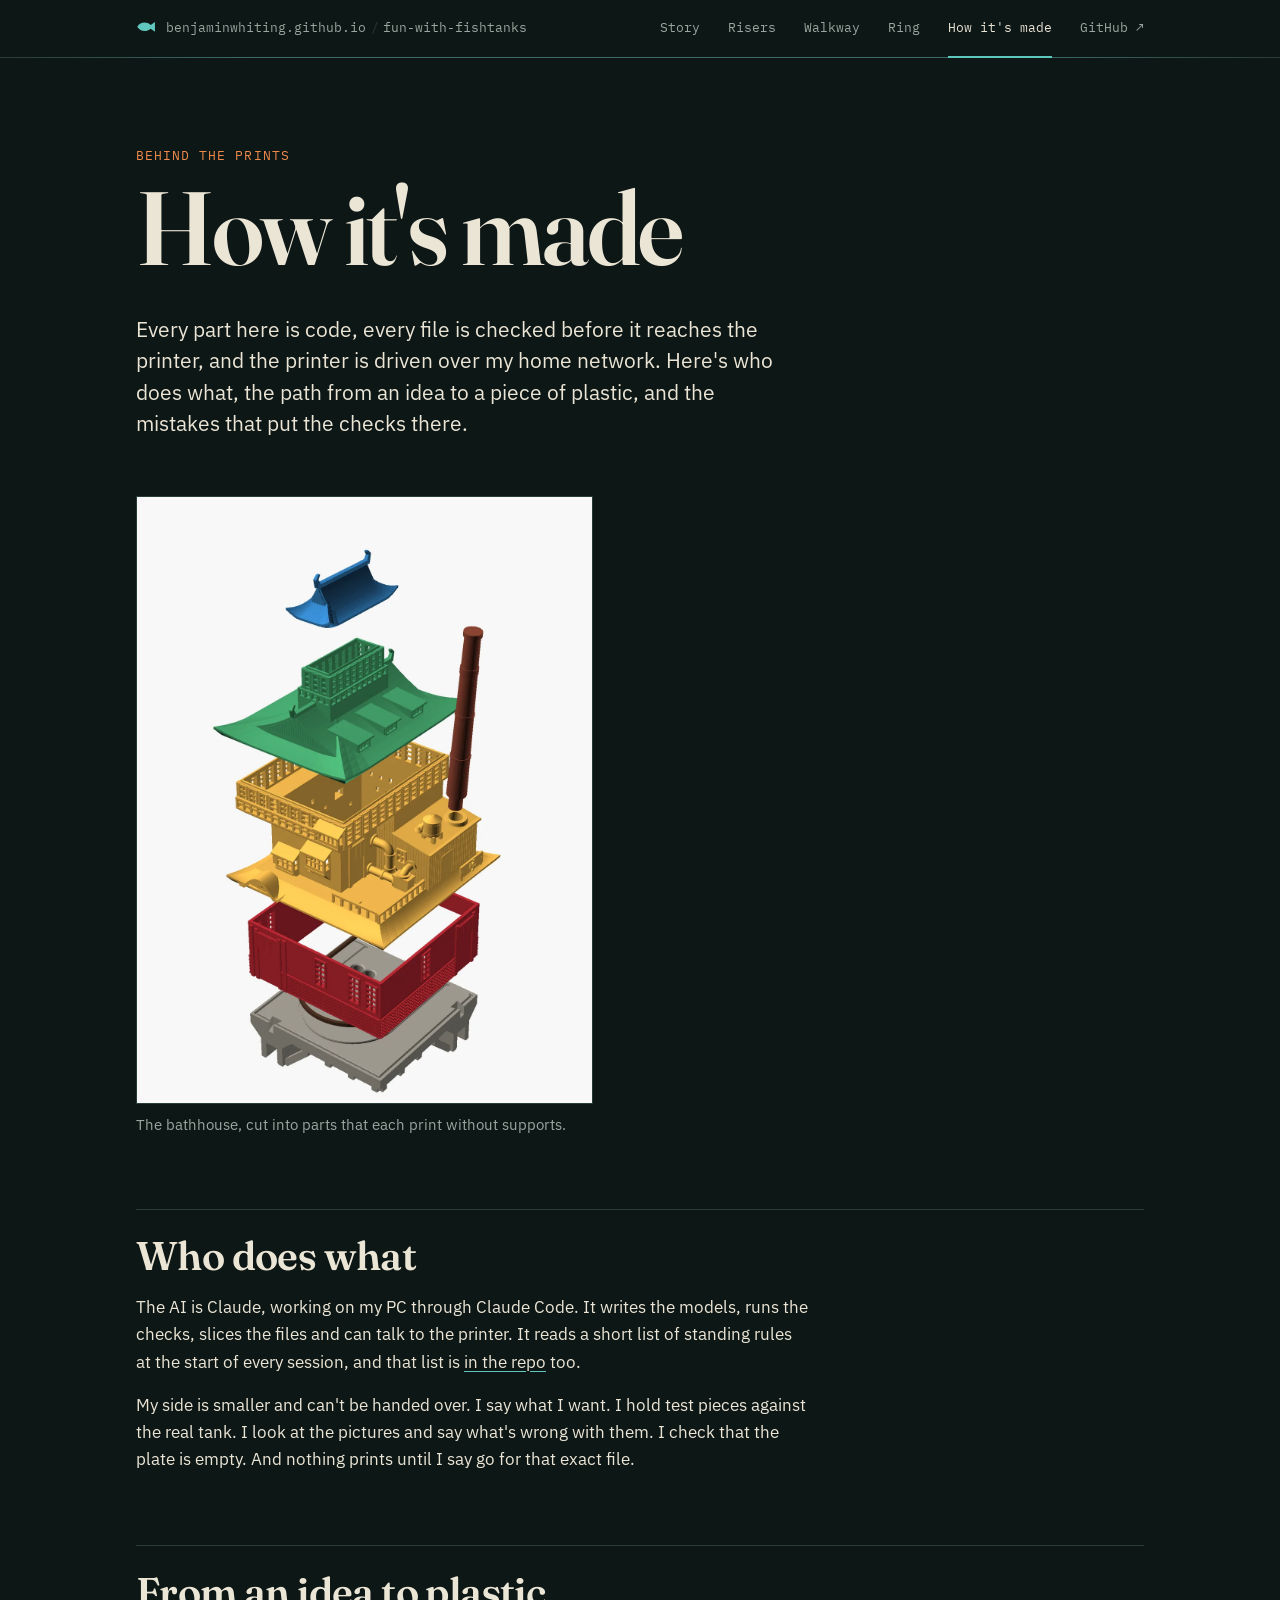
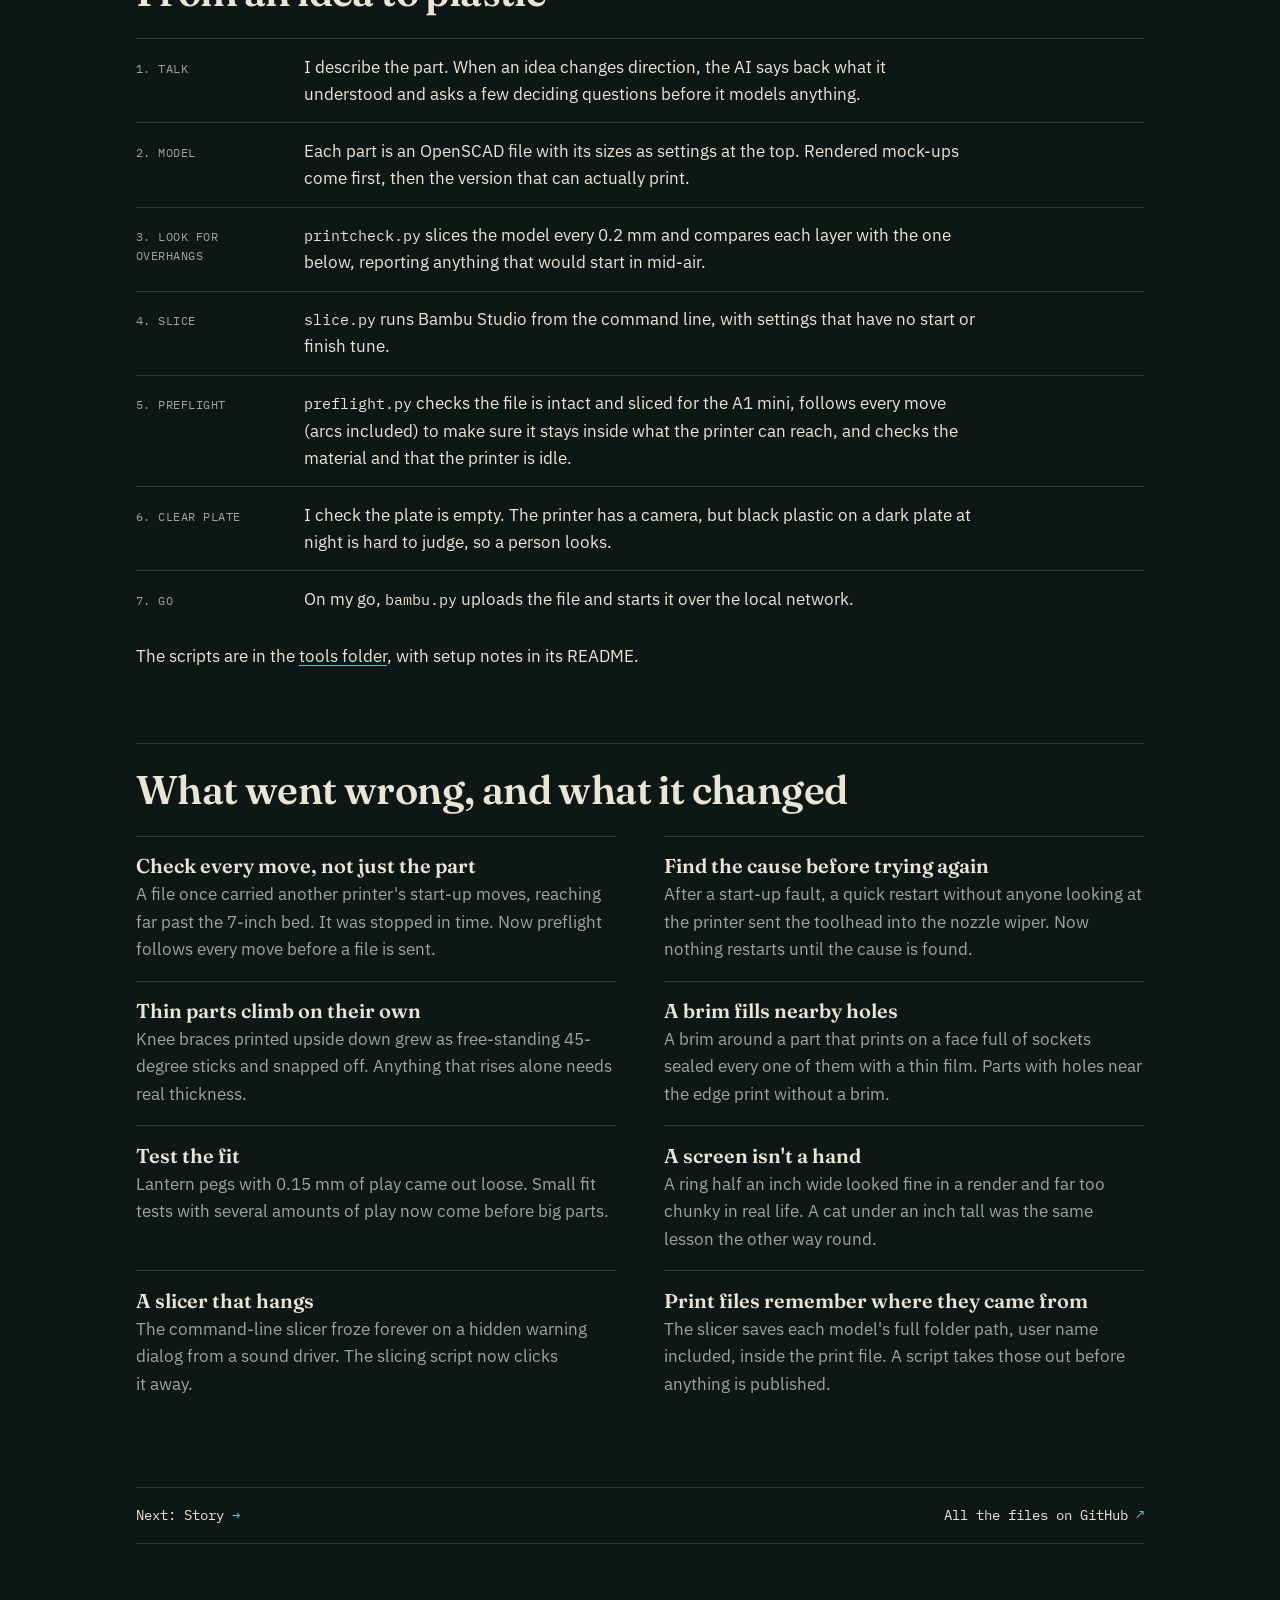
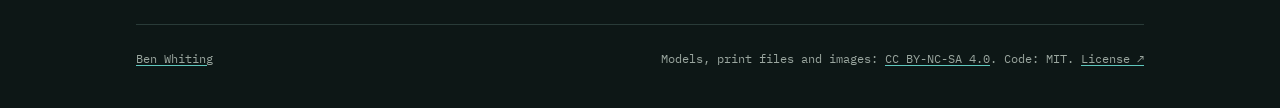
==== commit 225dcfc5: "Site: tank colours, so it reads as a sibling of the main site and not a copy" ====
--- a/docs/how-its-made.html
+++ b/docs/how-its-made.html
@@ -11,7 +11,7 @@
 <meta property="og:url" content="https://benjaminwhiting.github.io/fun-with-fishtanks/how-its-made.html">
 <meta property="og:image" content="https://benjaminwhiting.github.io/fun-with-fishtanks/img/walkway/bath-parts.webp">
 <meta name="color-scheme" content="dark">
-<meta name="theme-color" content="#14130f">
+<meta name="theme-color" content="#0d1716">
 <link rel="icon" href="assets/favicon.svg" type="image/svg+xml">
 <link rel="preconnect" href="https://fonts.googleapis.com">
 <link rel="preconnect" href="https://fonts.gstatic.com" crossorigin>
@@ -21,7 +21,7 @@
 <body>
 <a class="skip-link" href="#main">Skip to the content</a>
 <header class="masthead"><div class="masthead-inner wrap">
-<p class="masthead-mark"><a href="https://benjaminwhiting.github.io/">benjaminwhiting.github.io</a><span>/</span><a href="index.html">fun-with-fishtanks</a></p>
+<p class="masthead-mark"><svg viewBox="0 0 34 22" aria-hidden="true"><path d="M2 11c5-8 15-9 22-3l7-5v16l-7-5c-7 6-17 5-22-3z"/></svg><a href="https://benjaminwhiting.github.io/">benjaminwhiting.github.io</a><span>/</span><a href="index.html">fun-with-fishtanks</a></p>
 <nav class="tabs" aria-label="Site"><a href="index.html">Story</a><a href="projects/risers.html">Risers</a><a href="projects/walkway.html">Walkway</a><a href="projects/ring.html">Ring</a><a href="how-its-made.html" aria-current="page">How it's made</a><a class="away" href="https://github.com/BenjaminWhiting/fun-with-fishtanks">GitHub <span aria-hidden="true">↗</span></a></nav>
 </div></header>
 <main id="main">
--- a/docs/assets/site.css
+++ b/docs/assets/site.css
@@ -1,13 +1,15 @@
 /* ---------- Tokens ---------- */
 
-/* Shares its look with benjaminwhiting.github.io: dark only, by design. */
+/* A sibling of benjaminwhiting.github.io: the same type and layout, in tank colours.
+   Deep-water paper, a water accent, and that site's orange kept as the koi. Dark only, by design. */
 :root {
-  --paper: #14130f;
-  --paper-raised: #1e1c16;
+  --paper: #0d1716;
+  --paper-raised: #152321;
   --ink: #ebe5d6;
-  --ink-muted: #a39c8c;
-  --rule: #37332a;
-  --accent: #f08a4b;
+  --ink-muted: #9aa69f;
+  --rule: #293b38;
+  --accent: #5fc7bd;
+  --koi: #f08a4b;
   --mat: #f8f8f8;
 
   --font-display: "Fraunces", "Iowan Old Style", "Palatino Linotype", Georgia, serif;
@@ -153,6 +155,25 @@
   color: var(--rule);
 }
 
+.masthead-mark svg {
+  width: 1.3rem;
+  height: 0.85rem;
+  margin-right: 0.6rem;
+  vertical-align: -0.1rem;
+  fill: var(--accent);
+}
+
+/* A waterline under the masthead: the one flourish this site has that its parent doesn't. */
+.masthead::after {
+  content: "";
+  position: absolute;
+  inset: auto 0 -1px 0;
+  height: 1px;
+  background: linear-gradient(90deg, transparent, var(--accent) 20%, var(--accent) 80%, transparent);
+  opacity: 0.35;
+  pointer-events: none;
+}
+
 /* Tabs sit on the masthead's bottom rule; the current one underlines it. */
 .tabs {
   display: flex;
@@ -186,7 +207,7 @@
   font-size: 0.8125rem;
   letter-spacing: 0.08em;
   text-transform: uppercase;
-  color: var(--accent);
+  color: var(--koi);
 }
 
 h1 {
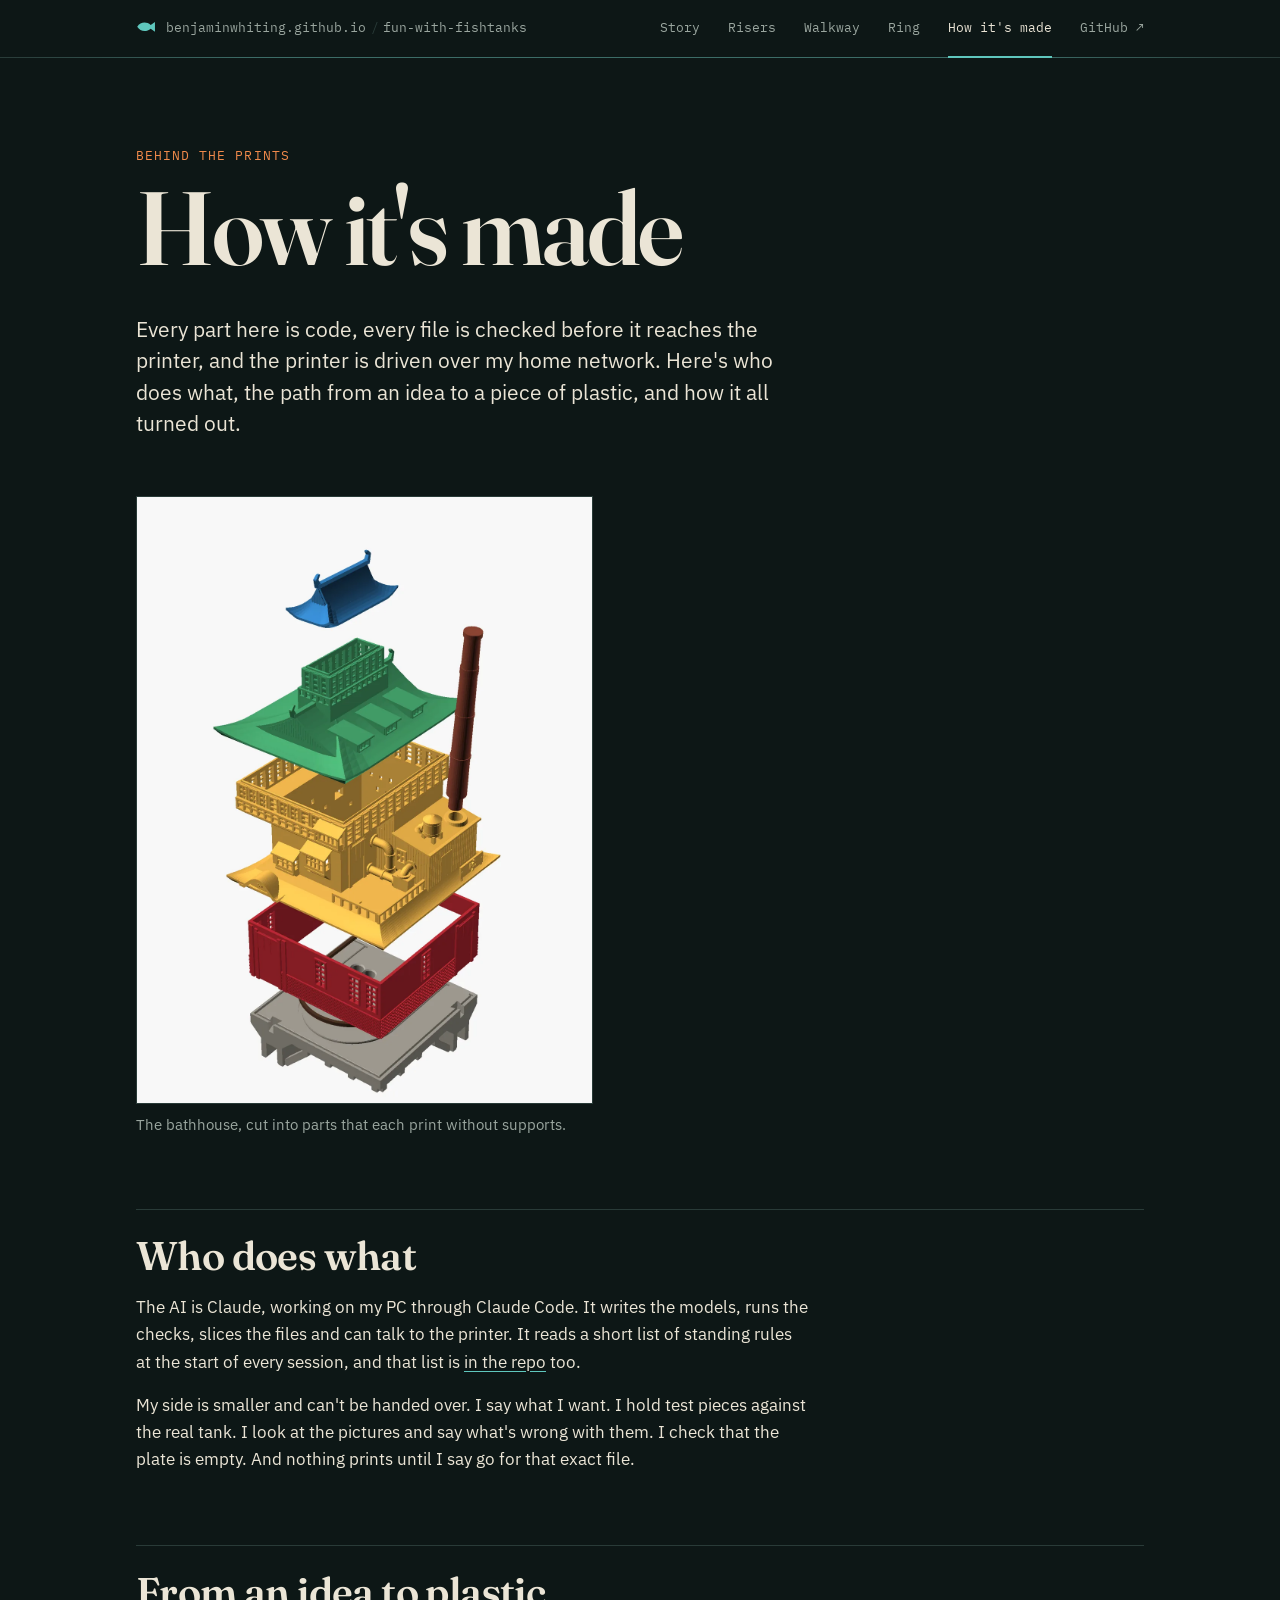
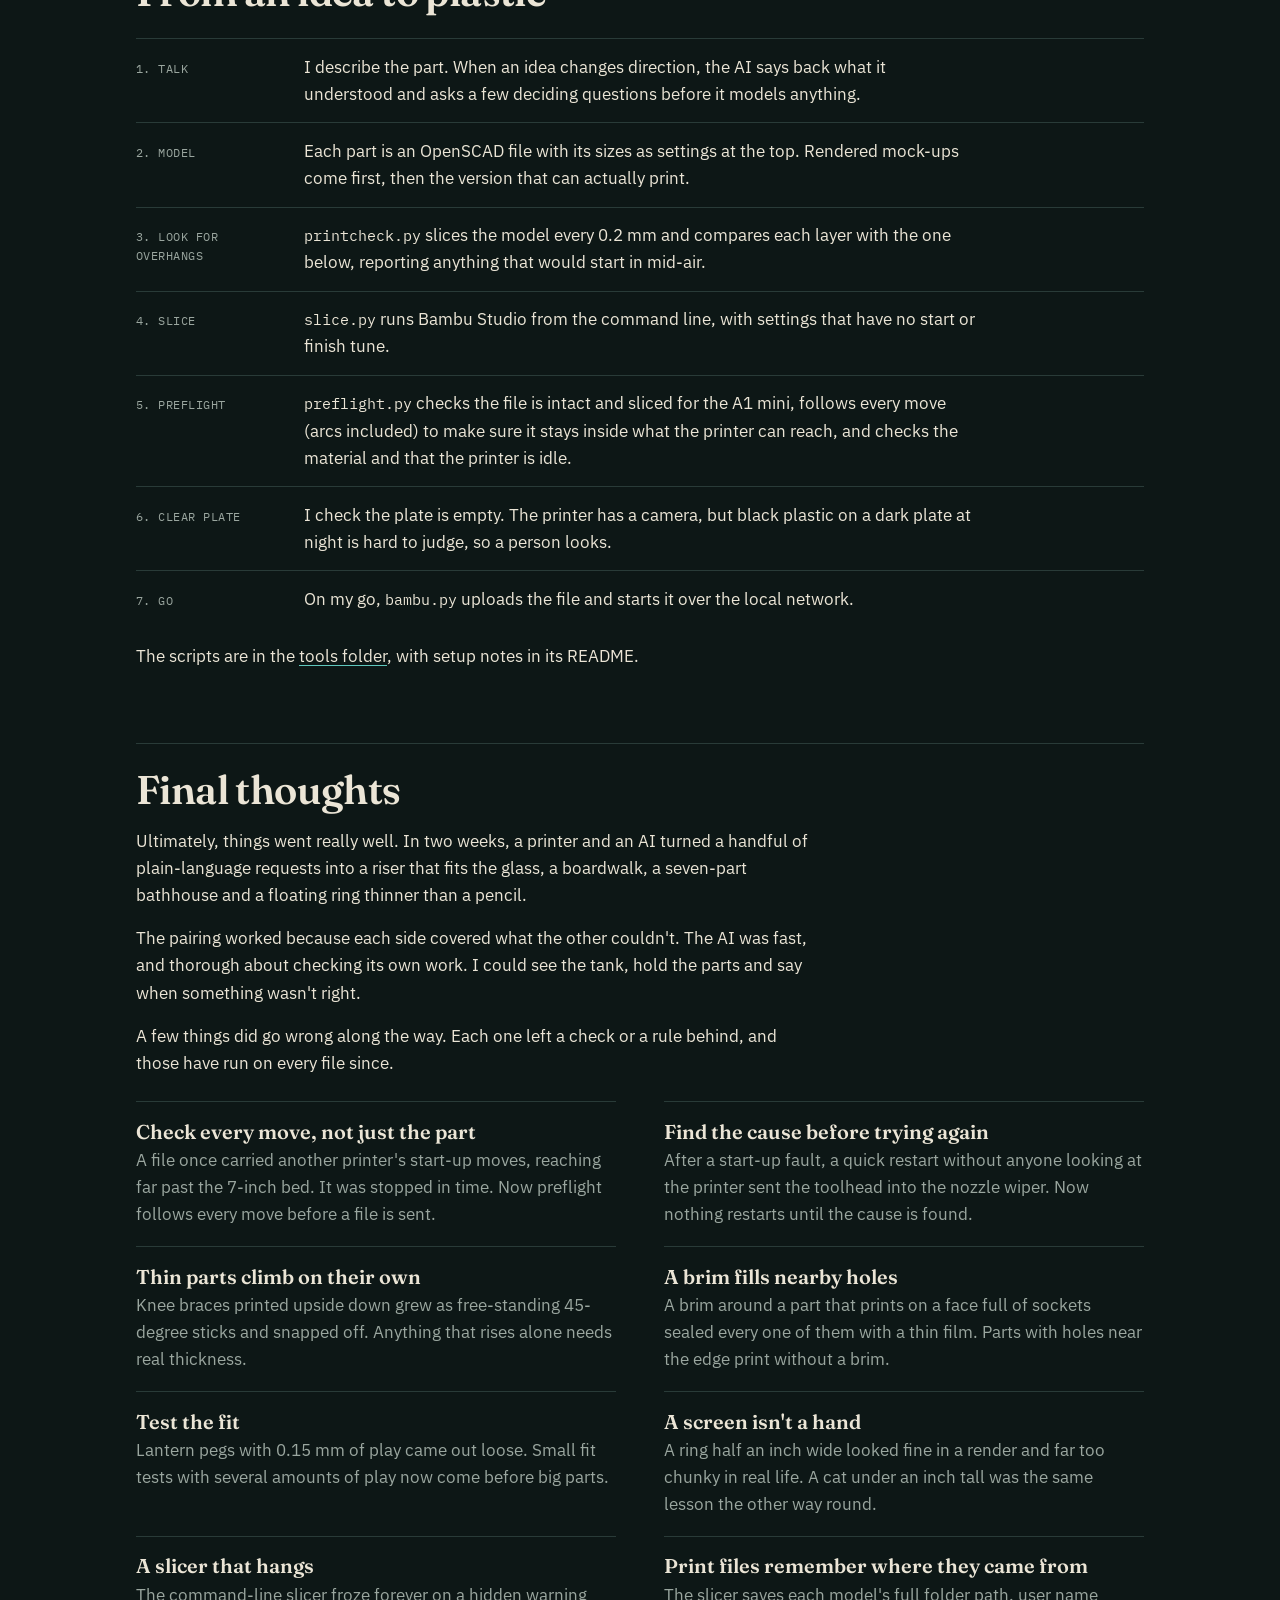
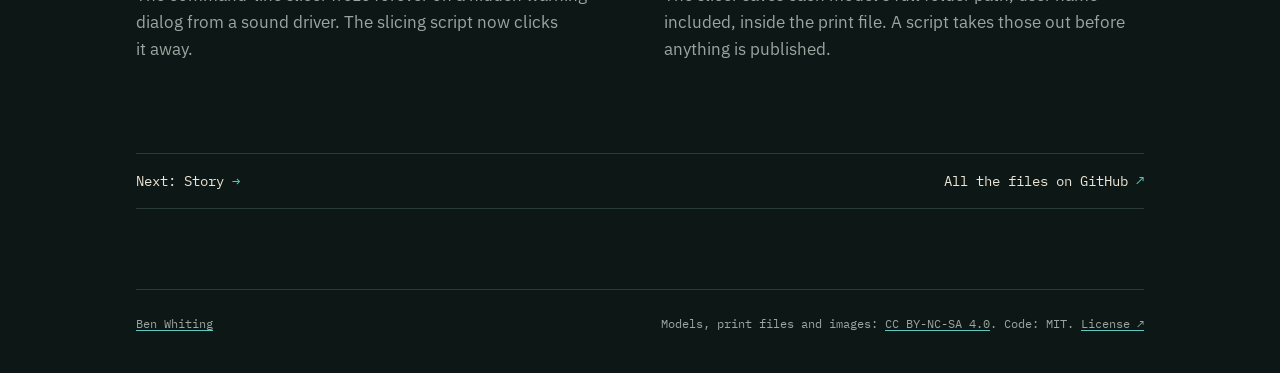
==== commit c8e6944b: "How it's made: close with final thoughts in place of 'what went wrong'" ====
--- a/docs/how-its-made.html
+++ b/docs/how-its-made.html
@@ -4,9 +4,9 @@
 <meta charset="utf-8">
 <meta name="viewport" content="width=device-width, initial-scale=1">
 <title>How it&#x27;s made · Fun with Fishtanks</title>
-<meta name="description" content="How a 3D printer and an AI work together on one fish tank: who does what, the checks every file goes through, and the mistakes that shaped them.">
+<meta name="description" content="How a 3D printer and an AI work together on one fish tank: who does what, the checks every file goes through, and how it turned out.">
 <meta property="og:title" content="How it&#x27;s made · Fun with Fishtanks">
-<meta property="og:description" content="How a 3D printer and an AI work together on one fish tank: who does what, the checks every file goes through, and the mistakes that shaped them.">
+<meta property="og:description" content="How a 3D printer and an AI work together on one fish tank: who does what, the checks every file goes through, and how it turned out.">
 <meta property="og:type" content="website">
 <meta property="og:url" content="https://benjaminwhiting.github.io/fun-with-fishtanks/how-its-made.html">
 <meta property="og:image" content="https://benjaminwhiting.github.io/fun-with-fishtanks/img/walkway/bath-parts.webp">
@@ -28,11 +28,11 @@
 <div class="hero wrap">
 <p class="eyebrow">Behind the prints</p>
 <h1>How it's made</h1>
-<p class="lede">Every part here is code, every file is checked before it reaches the printer, and the printer is driven over my home network. Here's who does what, the path from an idea to a piece of plastic, and the mistakes that put the checks there.</p>
+<p class="lede">Every part here is code, every file is checked before it reaches the printer, and the printer is driven over my home network. Here's who does what, the path from an idea to a piece of plastic, and how it all turned out.</p>
 </div>
 <figure class="plate wrap"><img src="img/walkway/bath-parts.webp" alt="An exploded view of the seven bathhouse parts"><figcaption>The bathhouse, cut into parts that each print without supports.</figcaption></figure>
 <div class="story wrap">
-<h2 id="who">Who does what</h2><p>The AI is Claude, working on my PC through Claude Code. It writes the models, runs the checks, slices the files and can talk to the printer. It reads a short list of standing rules at the start of every session, and that list is <a href="https://github.com/BenjaminWhiting/fun-with-fishtanks/blob/main/CLAUDE.md">in the repo</a> too.</p><p>My side is smaller and can't be handed over. I say what I want. I hold test pieces against the real tank. I look at the pictures and say what's wrong with them. I check that the plate is empty. And nothing prints until I say go for that exact file.</p><h2 id="path">From an idea to plastic</h2><ol class="log"><li><span class="step">1. Talk</span><div>I describe the part. When an idea changes direction, the AI says back what it understood and asks a few deciding questions before it models anything.</div></li><li><span class="step">2. Model</span><div>Each part is an OpenSCAD file with its sizes as settings at the top. Rendered mock-ups come first, then the version that can actually print.</div></li><li><span class="step">3. Look for overhangs</span><div><code>printcheck.py</code> slices the model every 0.2 mm and compares each layer with the one below, reporting anything that would start in mid-air.</div></li><li><span class="step">4. Slice</span><div><code>slice.py</code> runs Bambu Studio from the command line, with settings that have no start or finish tune.</div></li><li><span class="step">5. Preflight</span><div><code>preflight.py</code> checks the file is intact and sliced for the A1 mini, follows every move (arcs included) to make sure it stays inside what the printer can reach, and checks the material and that the printer is idle.</div></li><li><span class="step">6. Clear plate</span><div>I check the plate is empty. The printer has a camera, but black plastic on a dark plate at night is hard to judge, so a person looks.</div></li><li><span class="step">7. Go</span><div>On my go, <code>bambu.py</code> uploads the file and starts it over the local network.</div></li></ol><p>The scripts are in the <a href="https://github.com/BenjaminWhiting/fun-with-fishtanks/tree/main/tools">tools folder</a>, with setup notes in its README.</p><h2 id="lessons">What went wrong, and what it changed</h2><ul class="lessons"><li><strong>Check every move, not just the part</strong>A file once carried another printer's start-up moves, reaching far past the 7-inch bed. It was stopped in time. Now preflight follows every move before a file is sent.</li><li><strong>Find the cause before trying again</strong>After a start-up fault, a quick restart without anyone looking at the printer sent the toolhead into the nozzle wiper. Now nothing restarts until the cause is found.</li><li><strong>Thin parts climb on their own</strong>Knee braces printed upside down grew as free-standing 45-degree sticks and snapped off. Anything that rises alone needs real thickness.</li><li><strong>A brim fills nearby holes</strong>A brim around a part that prints on a face full of sockets sealed every one of them with a thin film. Parts with holes near the edge print without a brim.</li><li><strong>Test the fit</strong>Lantern pegs with 0.15 mm of play came out loose. Small fit tests with several amounts of play now come before big parts.</li><li><strong>A screen isn't a hand</strong>A ring half an inch wide looked fine in a render and far too chunky in real life. A cat under an inch tall was the same lesson the other way round.</li><li><strong>A slicer that hangs</strong>The command-line slicer froze forever on a hidden warning dialog from a sound driver. The slicing script now clicks it away.</li><li><strong>Print files remember where they came from</strong>The slicer saves each model's full folder path, user name included, inside the print file. A script takes those out before anything is published.</li></ul>
+<h2 id="who">Who does what</h2><p>The AI is Claude, working on my PC through Claude Code. It writes the models, runs the checks, slices the files and can talk to the printer. It reads a short list of standing rules at the start of every session, and that list is <a href="https://github.com/BenjaminWhiting/fun-with-fishtanks/blob/main/CLAUDE.md">in the repo</a> too.</p><p>My side is smaller and can't be handed over. I say what I want. I hold test pieces against the real tank. I look at the pictures and say what's wrong with them. I check that the plate is empty. And nothing prints until I say go for that exact file.</p><h2 id="path">From an idea to plastic</h2><ol class="log"><li><span class="step">1. Talk</span><div>I describe the part. When an idea changes direction, the AI says back what it understood and asks a few deciding questions before it models anything.</div></li><li><span class="step">2. Model</span><div>Each part is an OpenSCAD file with its sizes as settings at the top. Rendered mock-ups come first, then the version that can actually print.</div></li><li><span class="step">3. Look for overhangs</span><div><code>printcheck.py</code> slices the model every 0.2 mm and compares each layer with the one below, reporting anything that would start in mid-air.</div></li><li><span class="step">4. Slice</span><div><code>slice.py</code> runs Bambu Studio from the command line, with settings that have no start or finish tune.</div></li><li><span class="step">5. Preflight</span><div><code>preflight.py</code> checks the file is intact and sliced for the A1 mini, follows every move (arcs included) to make sure it stays inside what the printer can reach, and checks the material and that the printer is idle.</div></li><li><span class="step">6. Clear plate</span><div>I check the plate is empty. The printer has a camera, but black plastic on a dark plate at night is hard to judge, so a person looks.</div></li><li><span class="step">7. Go</span><div>On my go, <code>bambu.py</code> uploads the file and starts it over the local network.</div></li></ol><p>The scripts are in the <a href="https://github.com/BenjaminWhiting/fun-with-fishtanks/tree/main/tools">tools folder</a>, with setup notes in its README.</p><h2 id="thoughts">Final thoughts</h2><p>Ultimately, things went really well. In two weeks, a printer and an AI turned a handful of plain-language requests into a riser that fits the glass, a boardwalk, a seven-part bathhouse and a floating ring thinner than a pencil.</p><p>The pairing worked because each side covered what the other couldn't. The AI was fast, and thorough about checking its own work. I could see the tank, hold the parts and say when something wasn't right.</p><p>A few things did go wrong along the way. Each one left a check or a rule behind, and those have run on every file since.</p><ul class="lessons"><li><strong>Check every move, not just the part</strong>A file once carried another printer's start-up moves, reaching far past the 7-inch bed. It was stopped in time. Now preflight follows every move before a file is sent.</li><li><strong>Find the cause before trying again</strong>After a start-up fault, a quick restart without anyone looking at the printer sent the toolhead into the nozzle wiper. Now nothing restarts until the cause is found.</li><li><strong>Thin parts climb on their own</strong>Knee braces printed upside down grew as free-standing 45-degree sticks and snapped off. Anything that rises alone needs real thickness.</li><li><strong>A brim fills nearby holes</strong>A brim around a part that prints on a face full of sockets sealed every one of them with a thin film. Parts with holes near the edge print without a brim.</li><li><strong>Test the fit</strong>Lantern pegs with 0.15 mm of play came out loose. Small fit tests with several amounts of play now come before big parts.</li><li><strong>A screen isn't a hand</strong>A ring half an inch wide looked fine in a render and far too chunky in real life. A cat under an inch tall was the same lesson the other way round.</li><li><strong>A slicer that hangs</strong>The command-line slicer froze forever on a hidden warning dialog from a sound driver. The slicing script now clicks it away.</li><li><strong>Print files remember where they came from</strong>The slicer saves each model's full folder path, user name included, inside the print file. A script takes those out before anything is published.</li></ul>
 <p class="onward"><a href="index.html">Next: Story <span aria-hidden="true">→</span></a><a href="https://github.com/BenjaminWhiting/fun-with-fishtanks">All the files on GitHub <span aria-hidden="true">↗</span></a></p>
 </div>
 </main>
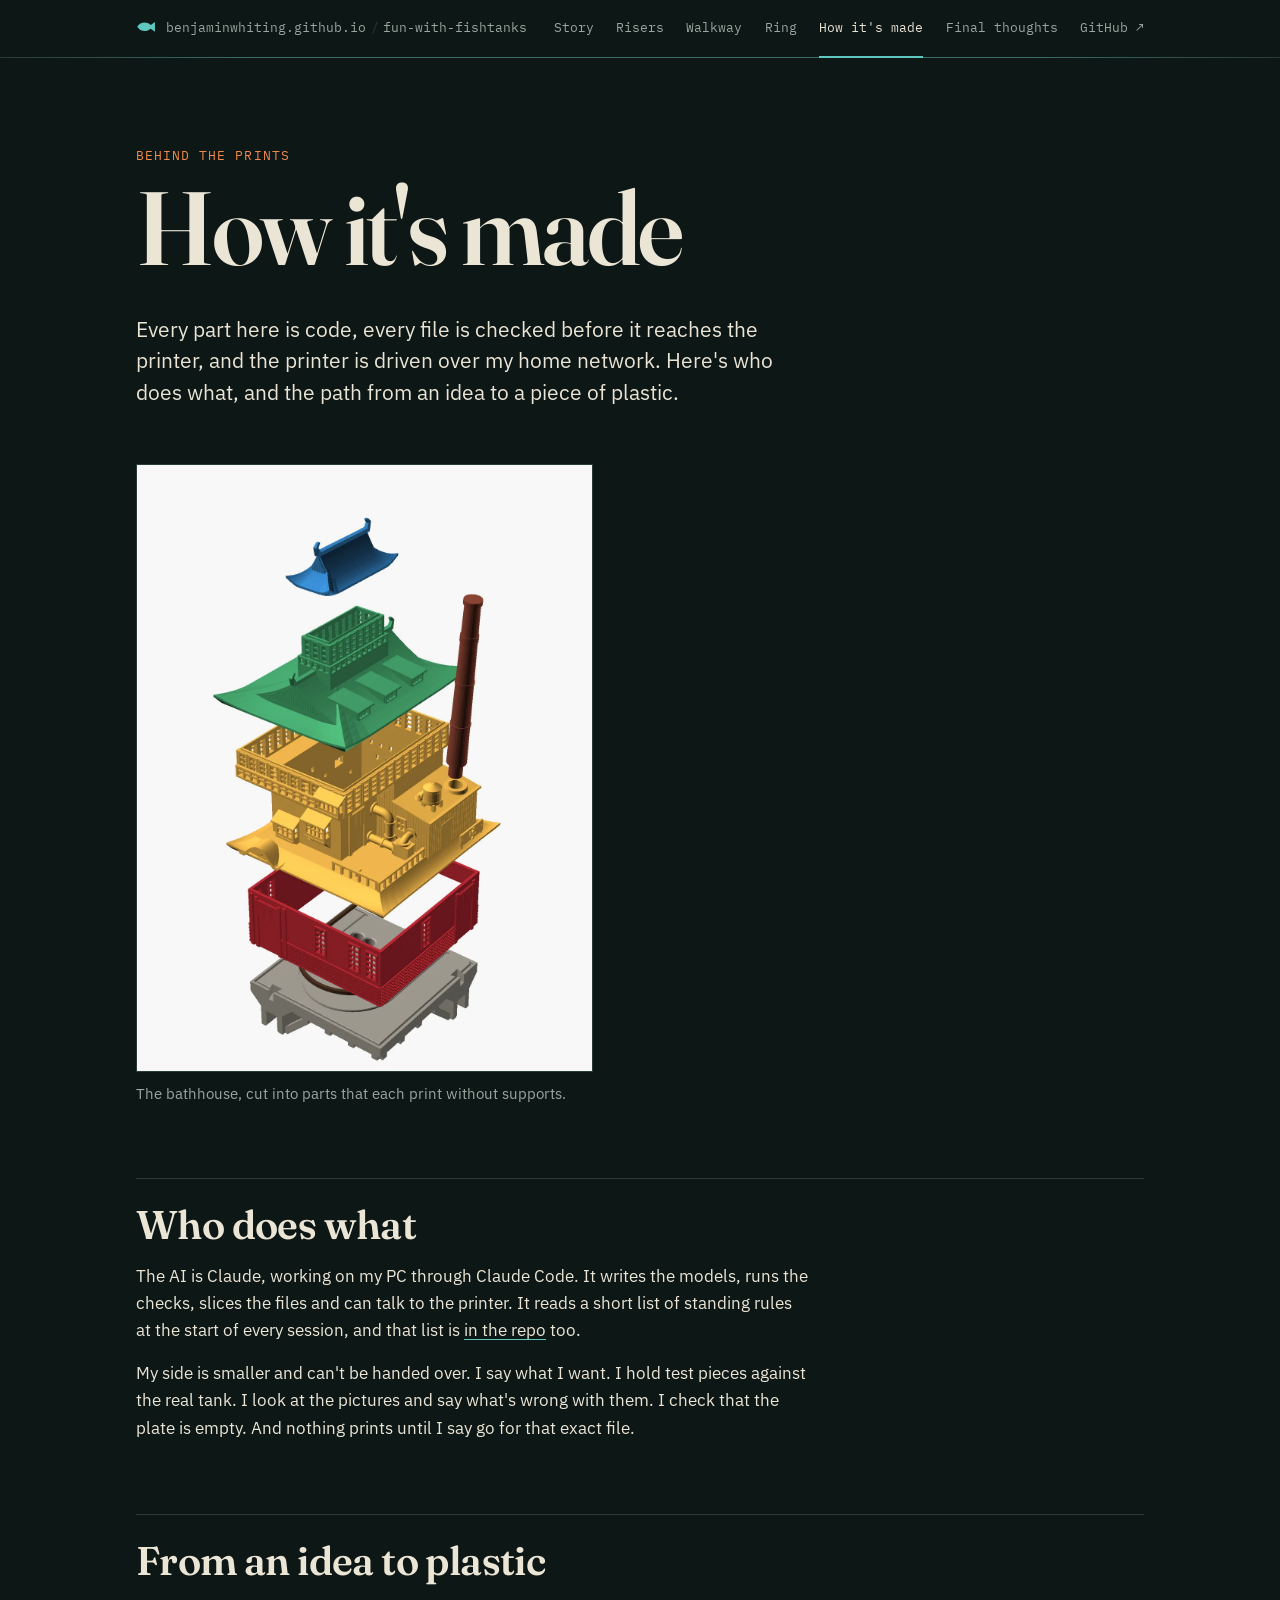
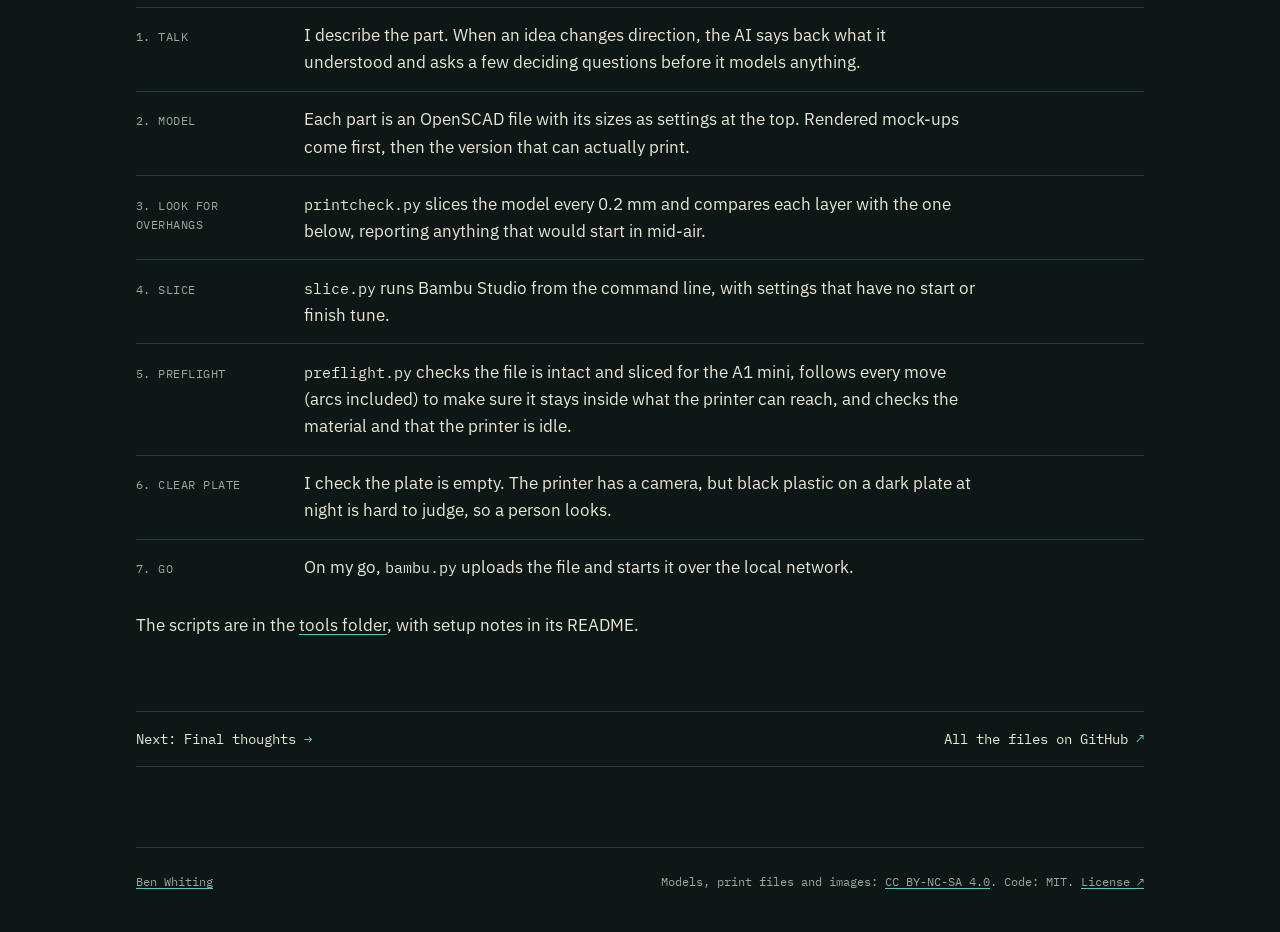
==== commit 9e1716e8: "Final thoughts gets its own page and tab" ====
--- a/docs/how-its-made.html
+++ b/docs/how-its-made.html
@@ -4,9 +4,9 @@
 <meta charset="utf-8">
 <meta name="viewport" content="width=device-width, initial-scale=1">
 <title>How it&#x27;s made · Fun with Fishtanks</title>
-<meta name="description" content="How a 3D printer and an AI work together on one fish tank: who does what, the checks every file goes through, and how it turned out.">
+<meta name="description" content="How a 3D printer and an AI work together on one fish tank: who does what, and the checks every file goes through before it prints.">
 <meta property="og:title" content="How it&#x27;s made · Fun with Fishtanks">
-<meta property="og:description" content="How a 3D printer and an AI work together on one fish tank: who does what, the checks every file goes through, and how it turned out.">
+<meta property="og:description" content="How a 3D printer and an AI work together on one fish tank: who does what, and the checks every file goes through before it prints.">
 <meta property="og:type" content="website">
 <meta property="og:url" content="https://benjaminwhiting.github.io/fun-with-fishtanks/how-its-made.html">
 <meta property="og:image" content="https://benjaminwhiting.github.io/fun-with-fishtanks/img/walkway/bath-parts.webp">
@@ -22,18 +22,18 @@
 <a class="skip-link" href="#main">Skip to the content</a>
 <header class="masthead"><div class="masthead-inner wrap">
 <p class="masthead-mark"><svg viewBox="0 0 34 22" aria-hidden="true"><path d="M2 11c5-8 15-9 22-3l7-5v16l-7-5c-7 6-17 5-22-3z"/></svg><a href="https://benjaminwhiting.github.io/">benjaminwhiting.github.io</a><span>/</span><a href="index.html">fun-with-fishtanks</a></p>
-<nav class="tabs" aria-label="Site"><a href="index.html">Story</a><a href="projects/risers.html">Risers</a><a href="projects/walkway.html">Walkway</a><a href="projects/ring.html">Ring</a><a href="how-its-made.html" aria-current="page">How it's made</a><a class="away" href="https://github.com/BenjaminWhiting/fun-with-fishtanks">GitHub <span aria-hidden="true">↗</span></a></nav>
+<nav class="tabs" aria-label="Site"><a href="index.html">Story</a><a href="projects/risers.html">Risers</a><a href="projects/walkway.html">Walkway</a><a href="projects/ring.html">Ring</a><a href="how-its-made.html" aria-current="page"><span class="long">How it's made</span><span class="short" aria-hidden="true">How</span></a><a href="final-thoughts.html"><span class="long">Final thoughts</span><span class="short" aria-hidden="true">Thoughts</span></a><a class="away" href="https://github.com/BenjaminWhiting/fun-with-fishtanks">GitHub <span aria-hidden="true">↗</span></a></nav>
 </div></header>
 <main id="main">
 <div class="hero wrap">
 <p class="eyebrow">Behind the prints</p>
 <h1>How it's made</h1>
-<p class="lede">Every part here is code, every file is checked before it reaches the printer, and the printer is driven over my home network. Here's who does what, the path from an idea to a piece of plastic, and how it all turned out.</p>
+<p class="lede">Every part here is code, every file is checked before it reaches the printer, and the printer is driven over my home network. Here's who does what, and the path from an idea to a piece of plastic.</p>
 </div>
 <figure class="plate wrap"><img src="img/walkway/bath-parts.webp" alt="An exploded view of the seven bathhouse parts"><figcaption>The bathhouse, cut into parts that each print without supports.</figcaption></figure>
 <div class="story wrap">
-<h2 id="who">Who does what</h2><p>The AI is Claude, working on my PC through Claude Code. It writes the models, runs the checks, slices the files and can talk to the printer. It reads a short list of standing rules at the start of every session, and that list is <a href="https://github.com/BenjaminWhiting/fun-with-fishtanks/blob/main/CLAUDE.md">in the repo</a> too.</p><p>My side is smaller and can't be handed over. I say what I want. I hold test pieces against the real tank. I look at the pictures and say what's wrong with them. I check that the plate is empty. And nothing prints until I say go for that exact file.</p><h2 id="path">From an idea to plastic</h2><ol class="log"><li><span class="step">1. Talk</span><div>I describe the part. When an idea changes direction, the AI says back what it understood and asks a few deciding questions before it models anything.</div></li><li><span class="step">2. Model</span><div>Each part is an OpenSCAD file with its sizes as settings at the top. Rendered mock-ups come first, then the version that can actually print.</div></li><li><span class="step">3. Look for overhangs</span><div><code>printcheck.py</code> slices the model every 0.2 mm and compares each layer with the one below, reporting anything that would start in mid-air.</div></li><li><span class="step">4. Slice</span><div><code>slice.py</code> runs Bambu Studio from the command line, with settings that have no start or finish tune.</div></li><li><span class="step">5. Preflight</span><div><code>preflight.py</code> checks the file is intact and sliced for the A1 mini, follows every move (arcs included) to make sure it stays inside what the printer can reach, and checks the material and that the printer is idle.</div></li><li><span class="step">6. Clear plate</span><div>I check the plate is empty. The printer has a camera, but black plastic on a dark plate at night is hard to judge, so a person looks.</div></li><li><span class="step">7. Go</span><div>On my go, <code>bambu.py</code> uploads the file and starts it over the local network.</div></li></ol><p>The scripts are in the <a href="https://github.com/BenjaminWhiting/fun-with-fishtanks/tree/main/tools">tools folder</a>, with setup notes in its README.</p><h2 id="thoughts">Final thoughts</h2><p>Ultimately, things went really well. In two weeks, a printer and an AI turned a handful of plain-language requests into a riser that fits the glass, a boardwalk, a seven-part bathhouse and a floating ring thinner than a pencil.</p><p>The pairing worked because each side covered what the other couldn't. The AI was fast, and thorough about checking its own work. I could see the tank, hold the parts and say when something wasn't right.</p><p>A few things did go wrong along the way. Each one left a check or a rule behind, and those have run on every file since.</p><ul class="lessons"><li><strong>Check every move, not just the part</strong>A file once carried another printer's start-up moves, reaching far past the 7-inch bed. It was stopped in time. Now preflight follows every move before a file is sent.</li><li><strong>Find the cause before trying again</strong>After a start-up fault, a quick restart without anyone looking at the printer sent the toolhead into the nozzle wiper. Now nothing restarts until the cause is found.</li><li><strong>Thin parts climb on their own</strong>Knee braces printed upside down grew as free-standing 45-degree sticks and snapped off. Anything that rises alone needs real thickness.</li><li><strong>A brim fills nearby holes</strong>A brim around a part that prints on a face full of sockets sealed every one of them with a thin film. Parts with holes near the edge print without a brim.</li><li><strong>Test the fit</strong>Lantern pegs with 0.15 mm of play came out loose. Small fit tests with several amounts of play now come before big parts.</li><li><strong>A screen isn't a hand</strong>A ring half an inch wide looked fine in a render and far too chunky in real life. A cat under an inch tall was the same lesson the other way round.</li><li><strong>A slicer that hangs</strong>The command-line slicer froze forever on a hidden warning dialog from a sound driver. The slicing script now clicks it away.</li><li><strong>Print files remember where they came from</strong>The slicer saves each model's full folder path, user name included, inside the print file. A script takes those out before anything is published.</li></ul>
-<p class="onward"><a href="index.html">Next: Story <span aria-hidden="true">→</span></a><a href="https://github.com/BenjaminWhiting/fun-with-fishtanks">All the files on GitHub <span aria-hidden="true">↗</span></a></p>
+<h2 id="who">Who does what</h2><p>The AI is Claude, working on my PC through Claude Code. It writes the models, runs the checks, slices the files and can talk to the printer. It reads a short list of standing rules at the start of every session, and that list is <a href="https://github.com/BenjaminWhiting/fun-with-fishtanks/blob/main/CLAUDE.md">in the repo</a> too.</p><p>My side is smaller and can't be handed over. I say what I want. I hold test pieces against the real tank. I look at the pictures and say what's wrong with them. I check that the plate is empty. And nothing prints until I say go for that exact file.</p><h2 id="path">From an idea to plastic</h2><ol class="log"><li><span class="step">1. Talk</span><div>I describe the part. When an idea changes direction, the AI says back what it understood and asks a few deciding questions before it models anything.</div></li><li><span class="step">2. Model</span><div>Each part is an OpenSCAD file with its sizes as settings at the top. Rendered mock-ups come first, then the version that can actually print.</div></li><li><span class="step">3. Look for overhangs</span><div><code>printcheck.py</code> slices the model every 0.2 mm and compares each layer with the one below, reporting anything that would start in mid-air.</div></li><li><span class="step">4. Slice</span><div><code>slice.py</code> runs Bambu Studio from the command line, with settings that have no start or finish tune.</div></li><li><span class="step">5. Preflight</span><div><code>preflight.py</code> checks the file is intact and sliced for the A1 mini, follows every move (arcs included) to make sure it stays inside what the printer can reach, and checks the material and that the printer is idle.</div></li><li><span class="step">6. Clear plate</span><div>I check the plate is empty. The printer has a camera, but black plastic on a dark plate at night is hard to judge, so a person looks.</div></li><li><span class="step">7. Go</span><div>On my go, <code>bambu.py</code> uploads the file and starts it over the local network.</div></li></ol><p>The scripts are in the <a href="https://github.com/BenjaminWhiting/fun-with-fishtanks/tree/main/tools">tools folder</a>, with setup notes in its README.</p>
+<p class="onward"><a href="final-thoughts.html">Next: Final thoughts <span aria-hidden="true">→</span></a><a href="https://github.com/BenjaminWhiting/fun-with-fishtanks">All the files on GitHub <span aria-hidden="true">↗</span></a></p>
 </div>
 </main>
 <footer class="wrap"><div class="colophon">
--- a/docs/assets/site.css
+++ b/docs/assets/site.css
@@ -177,7 +177,7 @@
 /* Tabs sit on the masthead's bottom rule; the current one underlines it. */
 .tabs {
   display: flex;
-  gap: 0 1.75rem;
+  gap: 0 1.4rem;
   margin-bottom: -1px;
 }
 
@@ -193,6 +193,11 @@
 .tabs a[aria-current="page"] {
   border-bottom-color: var(--accent);
   color: var(--ink);
+}
+
+/* Two of the tab labels have a shorter form for phones. */
+.tabs .short {
+  display: none;
 }
 
 /* ---------- Hero ---------- */
@@ -580,7 +585,8 @@
 
 /* ---------- Narrow screens ---------- */
 
-@media (max-width: 52rem) {
+/* Six tabs and the mark don't fit side by side below this. */
+@media (max-width: 70rem) {
   .masthead-mark {
     display: none;
   }
@@ -596,9 +602,16 @@
   .tabs::-webkit-scrollbar {
     display: none;
   }
-
-  .tabs .away {
+}
+
+@media (max-width: 44rem) {
+  .tabs .away,
+  .tabs .long {
     display: none;
+  }
+
+  .tabs .short {
+    display: inline;
   }
 }
 
